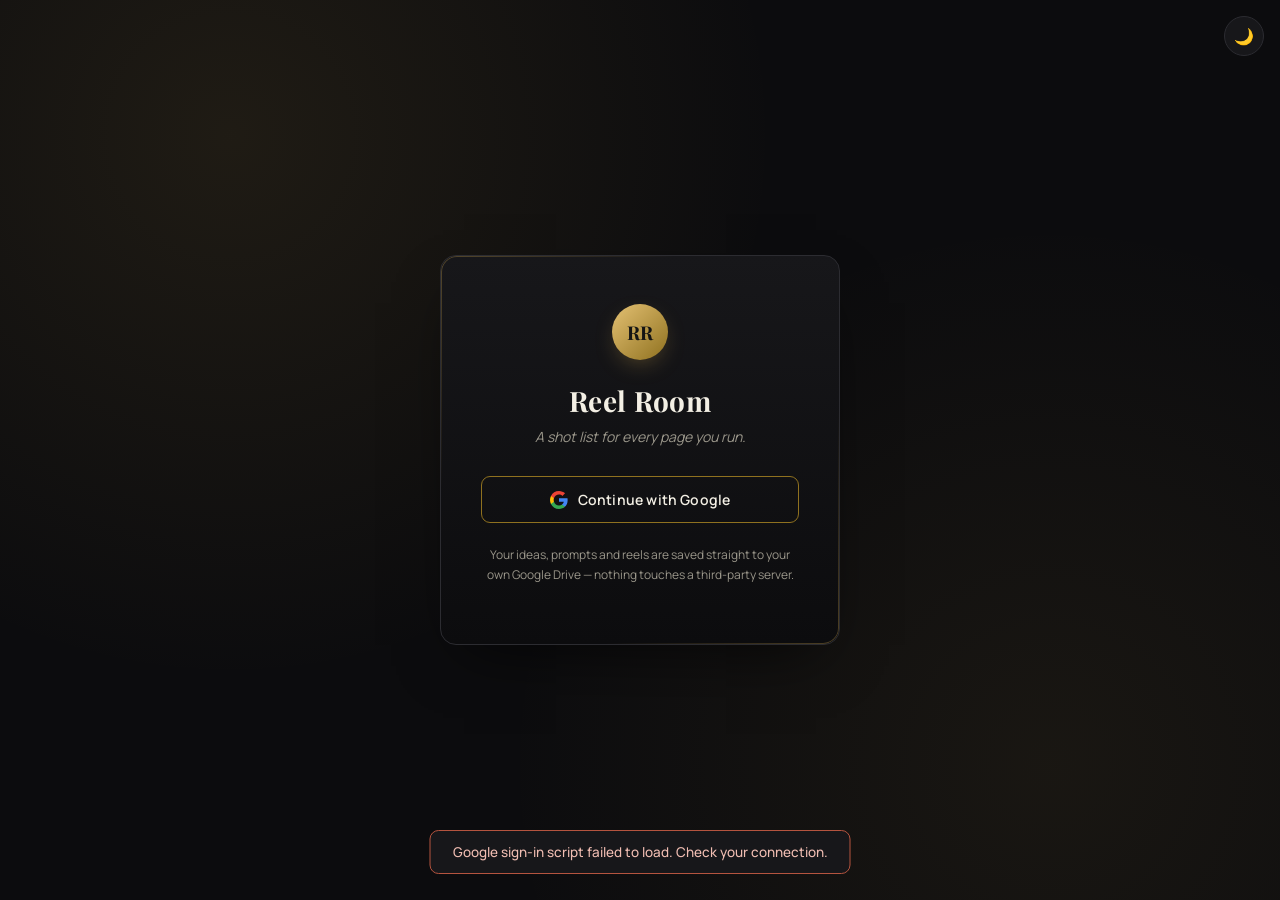
==== index.html @ f240ce9e "first commit" ====
<!doctype html>
<html lang="en">
<head>
<script>
  (function(){
    try {
      var t = localStorage.getItem('rr_theme') || 'dark';
      document.documentElement.setAttribute('data-theme', t);
    } catch(e){}
  })();
</script>
<meta charset="UTF-8">
<meta name="viewport" content="width=device-width, initial-scale=1.0">
<title>Reel Room — Content Pipeline</title>
<link rel="icon" href="data:,">
<link rel="preconnect" href="https://fonts.googleapis.com">
<link href="https://fonts.googleapis.com/css2?family=Playfair+Display:wght@600;700&family=Manrope:wght@400;500;600;700&family=JetBrains+Mono:wght@400;500&display=swap" rel="stylesheet">
<link rel="stylesheet" href="style.css">
</head>
<body>

<button id="theme-toggle-btn" class="theme-toggle-fab" title="Toggle light / dark mode">🌙</button>

<!-- ===== LOGIN SCREEN ===== -->
<div id="login-screen" class="login-screen">
  <div class="login-card">
    <div class="login-mark">RR</div>
    <h1>Reel Room</h1>
    <p class="login-sub">A shot list for every page you run.</p>
    <button id="google-signin-btn" class="btn-google">
      <svg width="18" height="18" viewBox="0 0 18 18" aria-hidden="true"><path fill="#4285F4" d="M17.64 9.2c0-.64-.06-1.25-.16-1.84H9v3.48h4.84a4.14 4.14 0 0 1-1.8 2.72v2.26h2.9c1.7-1.57 2.7-3.88 2.7-6.62z"/><path fill="#34A853" d="M9 18c2.43 0 4.47-.8 5.96-2.18l-2.9-2.26c-.8.54-1.84.86-3.06.86-2.35 0-4.34-1.59-5.05-3.72H.98v2.33A9 9 0 0 0 9 18z"/><path fill="#FBBC05" d="M3.95 10.7A5.4 5.4 0 0 1 3.67 9c0-.59.1-1.17.28-1.7V4.97H.98A9 9 0 0 0 0 9c0 1.45.35 2.83.98 4.03l2.97-2.33z"/><path fill="#EA4335" d="M9 3.58c1.32 0 2.5.45 3.44 1.35l2.58-2.58C13.46.89 11.43 0 9 0A9 9 0 0 0 .98 4.97l2.97 2.33C4.66 5.17 6.65 3.58 9 3.58z"/></svg>
      Continue with Google
    </button>
    <p class="login-hint">Your ideas, prompts and reels are saved straight to your own Google Drive — nothing touches a third-party server.</p>
  </div>
</div>

<!-- ===== APP SHELL ===== -->
<div id="app" class="app" hidden>

  <button id="sidebar-toggle" class="sidebar-toggle" aria-label="Toggle menu">☰</button>

  <aside class="sidebar" id="sidebar">
    <div class="sidebar-header">
      <span class="brand">Reel Room</span>
      <button id="add-page-btn" class="btn-icon" title="Add a page">+</button>
    </div>

    <div id="page-list" class="page-list"></div>

    <div class="sidebar-footer">
      <button id="theme-toggle-btn" class="theme-toggle" title="Switch theme">
        <span class="theme-icon-dark">🌙</span>
        <span class="theme-icon-light">☀️</span>
        <span id="theme-toggle-label">Dark mode</span>
      </button>
      <div id="drive-status" class="drive-status">Syncing to Drive…</div>
      <div class="account-row">
        <img id="account-avatar" class="account-avatar" alt="">
        <span id="account-name" class="account-name"></span>
      </div>
      <button id="signout-btn" class="signout-btn">Sign out</button>
    </div>
  </aside>

  <main class="main">
    <div id="empty-state" class="empty-state">
      <div class="empty-mark">＋</div>
      <h2>No page open yet</h2>
      <p>Add a Facebook page on the left to start stacking ideas for it.</p>
    </div>

    <div id="page-view" class="page-view" hidden>
      <header class="page-header">
        <div>
          <h2 id="page-title-display"></h2>
          <span class="page-sub">Content workspace</span>
        </div>
        <div class="header-actions">
          <button id="rename-page-btn" class="btn-ghost">Rename</button>
          <button id="delete-page-btn" class="btn-ghost btn-danger">Delete page</button>
        </div>
      </header>

      <nav class="tabs" role="tablist">
        <button class="tab-btn active" data-tab="ideas">Ideas</button>
        <button class="tab-btn" data-tab="master">Master Prompt</button>
        <button class="tab-btn" data-tab="uploaded">Uploaded Reels</button>
        <button class="tab-btn" data-tab="tables">Custom Tables</button>
      </nav>

      <!-- IDEAS TAB -->
      <section id="tab-ideas" class="tab-panel">
        <div class="panel-toolbar">
          <span id="ideas-count" class="panel-count"></span>
          <button id="add-idea-btn" class="btn-primary">+ New idea</button>
        </div>
        <div class="table-wrap">
          <table class="reel-table">
            <thead>
              <tr>
                <th class="col-code">Code</th>
                <th>Title</th>
                <th class="col-desc">Description</th>
                <th>Tags</th>
                <th>Date</th>
                <th>Thumb</th>
                <th>Video</th>
                <th class="col-done">Uploaded</th>
                <th class="col-actions"></th>
              </tr>
            </thead>
            <tbody id="ideas-tbody"></tbody>
          </table>
          <div id="ideas-empty" class="table-empty" hidden>No ideas yet. Add your first one above.</div>
        </div>
      </section>

      <!-- MASTER PROMPT TAB -->
      <section id="tab-master" class="tab-panel" hidden>
        <div class="master-panel">
          <label for="master-prompt-input">Master / sticky prompt for this page</label>
          <p class="field-hint">Kept separate from individual ideas — reuse it as your base style, tone or system prompt.</p>
          <textarea id="master-prompt-input" rows="12" placeholder="e.g. Write hooks in Roman Urdu, punchy first line, CTA to follow the page…"></textarea>
          <button id="save-master-btn" class="btn-primary">Save prompt</button>
          <span id="master-saved-tag" class="saved-tag" hidden>Saved ✓</span>
        </div>
      </section>

      <!-- UPLOADED REELS TAB -->
      <section id="tab-uploaded" class="tab-panel" hidden>
        <div class="table-wrap">
          <table class="reel-table">
            <thead>
              <tr>
                <th class="col-code">Code</th>
                <th>Title</th>
                <th class="col-desc">Description</th>
                <th>Tags</th>
                <th>Date</th>
                <th>Thumb</th>
                <th>Video</th>
                <th class="col-actions"></th>
              </tr>
            </thead>
            <tbody id="uploaded-tbody"></tbody>
          </table>
          <div id="uploaded-empty" class="table-empty" hidden>Nothing uploaded yet — tick "Uploaded" on an idea to move it here.</div>
        </div>
      </section>

      <!-- CUSTOM TABLES TAB (fully user-defined headings & content) -->
      <section id="tab-tables" class="tab-panel" hidden>
        <div class="panel-toolbar">
          <span class="panel-count">Build your own table — any headings, any content</span>
          <button id="add-table-btn" class="btn-primary">+ New table</button>
        </div>
        <div id="custom-tables-list" class="custom-tables-list"></div>
      </section>
    </div>
  </main>
</div>

<!-- ===== ADD/EDIT IDEA MODAL ===== -->
<div id="idea-modal" class="modal" hidden>
  <div class="modal-card">
    <h3 id="modal-title">New idea</h3>

    <label for="f-title">Title</label>
    <input id="f-title" type="text" placeholder="e.g. Behind the scenes reel">

    <label for="f-desc">Description</label>
    <textarea id="f-desc" rows="3" placeholder="What happens in this reel…"></textarea>

    <label for="f-hashtags">Hashtags</label>
    <input id="f-hashtags" type="text" placeholder="#reels #fbpage #trending">

    <label for="f-date">Scheduled date</label>
    <input id="f-date" type="date">

    <div class="field-row">
      <div class="field-col">
        <label for="f-thumb">Thumbnail</label>
        <input id="f-thumb" type="file" accept="image/*">
        <div id="thumb-preview" class="file-preview" hidden></div>
      </div>
      <div class="field-col">
        <label for="f-video">Video</label>
        <input id="f-video" type="file" accept="video/*">
        <div id="video-preview" class="file-preview" hidden></div>
      </div>
    </div>

    <div id="upload-progress" class="upload-progress" hidden>Uploading to Drive…</div>

    <div class="modal-actions">
      <button id="modal-cancel" class="btn-ghost">Cancel</button>
      <button id="modal-save" class="btn-primary">Save idea</button>
    </div>
  </div>
</div>

<!-- ===== GENERIC PROMPT/CONFIRM MODAL (replaces native browser popups) ===== -->
<div id="generic-modal" class="modal" hidden>
  <div class="modal-card small">
    <h3 id="generic-modal-title">Title</h3>
    <p id="generic-modal-message" class="generic-modal-message" hidden></p>
    <input id="generic-modal-input" type="text" hidden>
    <div class="modal-actions">
      <button id="generic-modal-cancel" class="btn-ghost">Cancel</button>
      <button id="generic-modal-confirm" class="btn-primary">OK</button>
    </div>
  </div>
</div>

<div id="toast" class="toast" hidden></div>

<script src="https://accounts.google.com/gsi/client" async defer></script>
<script src="config.js"></script>
<script src="app.js"></script>
</body>
</html>
---- style.css ----
/* ===========================================================
   Reel Room — Luxury Edition
   Deep black + antique gold, Playfair Display / Manrope / Mono
=========================================================== */
:root{
  --bg:         #0C0C0E;
  --bg-elev:    #17171A;
  --bg-elev-2:  #1F1F23;
  --line:       #2C2C31;
  --line-soft:  #232327;

  --gold:       #C9A24B;
  --gold-bright:#E4C173;
  --gold-deep:  #8F711F;
  --gold-soft:  rgba(201,162,75,0.14);

  --ivory:      #F3EFE4;
  --text:       #E9E6DC;
  --text-dim:   #9A968A;

  --emerald:      #4C9A73;
  --emerald-soft: rgba(76,154,115,0.16);
  --brick:        #B5543F;
  --brick-soft:   rgba(181,84,63,0.16);

  --radius: 12px;
  --radius-lg: 16px;
  --shadow: 0 24px 60px -24px rgba(0,0,0,0.7);
  --shadow-gold: 0 8px 24px -8px rgba(201,162,75,0.45);

  --font-display: 'Playfair Display', serif;
  --font-body:    'Manrope', sans-serif;
  --font-mono:    'JetBrains Mono', monospace;

  /* Sidebar stays a constant dark luxury tone in BOTH themes for brand consistency */
  --sidebar-bg:        #0A0A0B;
  --sidebar-elev:      #1C1C1F;
  --sidebar-line:      #2C2C31;
  --sidebar-text:      #E9E6DC;
  --sidebar-text-dim:  #9A968A;
  --sidebar-avatar-bg: #232327;
}

[data-theme="light"]{
  --bg:         #F7F3E8;
  --bg-elev:    #FFFFFF;
  --bg-elev-2:  #F2ECDA;
  --line:       #E3DAC0;
  --line-soft:  #ECE5D2;

  --gold:       #A9762E;
  --gold-bright:#C9932F;
  --gold-deep:  #7C5D22;
  --gold-soft:  rgba(169,118,46,0.12);

  --ivory:      #211C12;
  --text:       #2B2318;
  --text-dim:   #7C7361;

  --emerald:      #2F7A56;
  --emerald-soft: rgba(47,122,86,0.14);
  --brick:        #A34633;
  --brick-soft:   rgba(163,70,51,0.12);

  --shadow: 0 20px 50px -22px rgba(60,50,20,0.22);
  --shadow-gold: 0 8px 22px -10px rgba(169,118,46,0.35);
}

*{ box-sizing:border-box; }
html,body{ height:100%; }
[hidden]{ display:none !important; }

/* Premium interaction polish — applies everywhere */
button{ transition:transform .12s ease, background .15s ease, border-color .15s ease, box-shadow .15s ease, color .15s ease; }
button:not(.check-toggle):not(.col-del-btn):active{ transform:scale(0.96); }
input, textarea{ transition:border-color .15s ease, box-shadow .15s ease; }
input:focus, textarea:focus{ box-shadow:0 0 0 3px rgba(201,162,75,0.15); border-color:var(--gold-deep); }

body{
  margin:0;
  font-family:var(--font-body);
  background:var(--bg);
  color:var(--text);
  -webkit-font-smoothing:antialiased;
  transition:background-color .25s ease, color .25s ease;
}
h1,h2,h3{ font-family:var(--font-display); margin:0; color:var(--ivory); font-weight:700; letter-spacing:0.2px; }
button{ font-family:inherit; cursor:pointer; }
input,textarea{ font-family:inherit; }
::selection{ background:var(--gold-soft); color:var(--ivory); }
:focus-visible{ outline:1.5px solid var(--gold); outline-offset:2px; }
::-webkit-scrollbar{ width:10px; height:10px; }
::-webkit-scrollbar-track{ background:var(--bg-elev); }
::-webkit-scrollbar-thumb{ background:var(--line); border-radius:8px; }
::-webkit-scrollbar-thumb:hover{ background:var(--gold-deep); }

/* ===================== ANIMATIONS ===================== */
@keyframes fadeIn{ from{ opacity:0; } to{ opacity:1; } }
@keyframes fadeInUp{ from{ opacity:0; transform:translateY(8px); } to{ opacity:1; transform:translateY(0); } }
@keyframes modalPop{ from{ opacity:0; transform:scale(0.94) translateY(8px); } to{ opacity:1; transform:scale(1) translateY(0); } }
@keyframes toastUp{ from{ opacity:0; transform:translate(-50%,12px); } to{ opacity:1; transform:translate(-50%,0); } }
@keyframes spin{ to{ transform:rotate(360deg); } }

.page-view, .tab-panel{ animation:fadeInUp .28s ease; }

/* ===================== THEME TOGGLE ===================== */
.theme-toggle-fab{
  position:fixed; top:16px; right:16px; z-index:70;
  width:40px; height:40px; border-radius:50%;
  background:var(--bg-elev); border:1px solid var(--line);
  color:var(--gold); font-size:16px;
  display:flex; align-items:center; justify-content:center;
  box-shadow:var(--shadow);
}
.theme-toggle-fab:hover{ border-color:var(--gold-deep); box-shadow:var(--shadow-gold); transform:translateY(-1px) scale(1.04); }

/* ===================== LOGIN ===================== */
.login-screen{
  min-height:100vh;
  display:flex; align-items:center; justify-content:center;
  background:
    radial-gradient(circle at 18% 15%, rgba(201,162,75,0.10), transparent 42%),
    radial-gradient(circle at 82% 85%, rgba(201,162,75,0.07), transparent 42%),
    var(--bg);
  padding:24px;
}
.login-card{
  background:linear-gradient(180deg, var(--bg-elev) 0%, var(--bg) 100%);
  border:1px solid var(--line);
  border-radius:var(--radius-lg);
  padding:48px 40px;
  max-width:400px;
  width:100%;
  text-align:center;
  box-shadow:var(--shadow);
  position:relative;
  animation:modalPop .35s cubic-bezier(.2,.9,.3,1.2);
}
.login-card::before{
  content:"";
  position:absolute; inset:0;
  border-radius:var(--radius-lg);
  padding:1px;
  background:linear-gradient(135deg, var(--gold) 0%, transparent 30%, transparent 70%, var(--gold) 100%);
  -webkit-mask:linear-gradient(#fff 0 0) content-box, linear-gradient(#fff 0 0);
  -webkit-mask-composite:xor; mask-composite:exclude;
  opacity:0.35; pointer-events:none;
}
.login-mark{
  width:56px; height:56px; margin:0 auto 22px;
  border-radius:50%;
  background:linear-gradient(135deg, var(--gold-bright), var(--gold-deep));
  color:#141414;
  font-family:var(--font-display); font-weight:700; font-size:19px;
  display:flex; align-items:center; justify-content:center;
  letter-spacing:0.5px;
  box-shadow:var(--shadow-gold);
}
.login-card h1{ font-size:28px; margin-bottom:8px; letter-spacing:0.3px; }
.login-sub{ color:var(--text-dim); margin:0 0 30px; font-size:14px; font-style:italic; }
.btn-google{
  width:100%;
  display:flex; align-items:center; justify-content:center; gap:10px;
  padding:13px 16px;
  border-radius:9px;
  border:1px solid var(--gold-deep);
  background:transparent;
  font-weight:600; font-size:14px;
  color:var(--ivory);
  transition:all .2s ease;
  letter-spacing:0.2px;
}
.btn-google:hover{
  background:var(--gold-soft);
  border-color:var(--gold);
  box-shadow:var(--shadow-gold);
  transform:translateY(-1px);
}
.login-hint{ margin-top:22px; font-size:12px; line-height:1.6; color:var(--text-dim); }

/* ===================== APP SHELL ===================== */
.app{ display:flex; min-height:100vh; }

.sidebar-toggle{
  display:none;
  position:fixed; top:14px; left:14px; z-index:40;
  width:38px; height:38px; border-radius:9px;
  background:var(--bg-elev); color:var(--gold); border:1px solid var(--line); font-size:16px;
}

.sidebar{
  width:278px; flex:none;
  background:var(--sidebar-bg);
  border-right:1px solid var(--sidebar-line);
  color:var(--sidebar-text);
  display:flex; flex-direction:column;
  padding:22px 16px;
  position:sticky; top:0; height:100vh;
}
.sidebar-header{
  display:flex; align-items:center; justify-content:space-between;
  margin-bottom:22px; padding:0 4px;
}
.brand{ font-family:var(--font-display); font-weight:700; font-size:19px; letter-spacing:0.3px; color:var(--sidebar-text); }
.btn-icon{
  width:28px; height:28px; border-radius:7px;
  background:var(--gold-soft); border:1px solid var(--gold-deep);
  color:var(--gold-bright); font-size:16px; line-height:1;
  display:flex; align-items:center; justify-content:center;
}
.btn-icon:hover{ background:var(--gold-deep); color:#141414; }

.page-list{ flex:1; overflow-y:auto; display:flex; flex-direction:column; gap:5px; margin:0 -6px; padding:0 6px; }
.page-card{
  display:flex; align-items:center; gap:11px;
  padding:10px 11px; border-radius:9px;
  cursor:pointer; border:1px solid transparent; border-left:2px solid transparent;
  transition:all .15s ease;
  animation:fadeInUp .2s ease;
}
.page-card:hover{ background:var(--sidebar-elev); }
.page-card.active{ background:var(--gold-soft); border-left-color:var(--gold); }
.page-avatar{
  width:32px; height:32px; border-radius:8px; flex:none;
  background:linear-gradient(135deg, var(--gold-bright), var(--gold-deep));
  color:#141414;
  font-family:var(--font-display); font-weight:700; font-size:13px;
  display:flex; align-items:center; justify-content:center;
}
.page-card-info{ min-width:0; flex:1; }
.page-card-name{ font-size:13.5px; font-weight:600; white-space:nowrap; overflow:hidden; text-overflow:ellipsis; color:var(--sidebar-text); }
.page-card-meta{ font-size:10.5px; color:var(--sidebar-text-dim); font-family:var(--font-mono); letter-spacing:0.3px; }

.sidebar-footer{ border-top:1px solid var(--sidebar-line); padding-top:16px; margin-top:12px; }
.drive-status{ font-size:10.5px; color:var(--gold-bright); font-family:var(--font-mono); margin-bottom:14px; letter-spacing:0.3px; }
.drive-status.err{ color:#E8998B; }
.account-row{ display:flex; align-items:center; gap:9px; margin-bottom:12px; }
.account-avatar{ width:28px; height:28px; border-radius:50%; background:var(--sidebar-avatar-bg); border:1px solid var(--sidebar-line); }
.account-name{ font-size:12.5px; color:var(--sidebar-text); white-space:nowrap; overflow:hidden; text-overflow:ellipsis; }
.signout-btn{
  width:100%; padding:9px; border-radius:8px;
  background:transparent; border:1px solid var(--sidebar-line);
  color:var(--sidebar-text-dim); font-size:12px; font-weight:600; letter-spacing:0.2px;
}
.signout-btn:hover{ background:var(--brick-soft); border-color:var(--brick); color:var(--sidebar-text); }

/* ===================== MAIN ===================== */
.main{ flex:1; min-width:0; padding:36px 44px; }
.empty-state{
  height:70vh; display:flex; flex-direction:column; align-items:center; justify-content:center;
  text-align:center; color:var(--text-dim);
}
.empty-mark{
  width:56px; height:56px; border-radius:50%;
  border:1.5px dashed var(--gold-deep);
  display:flex; align-items:center; justify-content:center;
  font-size:22px; color:var(--gold); margin-bottom:16px;
}
.empty-state h2{ font-size:20px; margin-bottom:8px; }
.empty-state p{ max-width:280px; font-size:14px; }

.page-header{ display:flex; align-items:flex-start; justify-content:space-between; gap:16px; margin-bottom:8px; flex-wrap:wrap; }
.page-header h2{ font-size:27px; }
.page-sub{ font-size:11.5px; font-family:var(--font-mono); color:var(--gold); letter-spacing:0.5px; text-transform:uppercase; }
.header-actions{ display:flex; gap:8px; }

.btn-ghost{
  padding:9px 16px; border-radius:8px; font-size:13px; font-weight:600;
  background:transparent; border:1px solid var(--line); color:var(--text);
  transition:all .15s ease;
}
.btn-ghost:hover{ background:var(--bg-elev); border-color:var(--gold-deep); color:var(--gold-bright); }
.btn-danger{ color:var(--brick); border-color:rgba(181,84,63,0.4); }
.btn-danger:hover{ background:var(--brick-soft); border-color:var(--brick); color:#E8998B; }
.btn-primary{
  padding:10px 18px; border-radius:8px; font-size:13.5px; font-weight:700;
  background:linear-gradient(135deg, var(--gold-bright), var(--gold-deep));
  color:#141414; border:none; letter-spacing:0.2px;
  transition:all .15s ease;
}
.btn-primary:hover{ box-shadow:var(--shadow-gold); transform:translateY(-1px); }
.btn-primary:disabled{ opacity:0.5; cursor:not-allowed; transform:none; box-shadow:none; }
.btn-primary.btn-danger-solid{
  background:linear-gradient(135deg, #C1604A, var(--brick));
  color:#fff;
}
.btn-primary.btn-danger-solid:hover{ box-shadow:0 8px 24px -8px rgba(181,84,63,0.5); }

.tabs{ display:flex; gap:4px; border-bottom:1px solid var(--line); margin:26px 0 22px; }
.tab-btn{
  padding:11px 4px; margin-right:26px; background:none; border:none;
  font-size:13.5px; font-weight:600; color:var(--text-dim); letter-spacing:0.2px;
  border-bottom:2px solid transparent; margin-bottom:-1px; transition:color .15s ease;
}
.tab-btn:hover{ color:var(--ivory); }
.tab-btn.active{ color:var(--gold-bright); border-bottom-color:var(--gold); }

.panel-toolbar{ display:flex; align-items:center; justify-content:space-between; margin-bottom:16px; }
.panel-count{ font-family:var(--font-mono); font-size:11.5px; color:var(--text-dim); letter-spacing:0.3px; }

/* ===================== TABLE ===================== */
.table-wrap{ background:var(--bg-elev); border:1px solid var(--line); border-radius:var(--radius); overflow-x:auto; box-shadow:var(--shadow); }
.reel-table{ width:100%; border-collapse:collapse; min-width:840px; }
.reel-table th{
  text-align:left; font-size:10.5px; letter-spacing:0.6px; text-transform:uppercase;
  color:var(--gold); font-weight:700; padding:14px 16px; border-bottom:1px solid var(--line);
  white-space:nowrap; background:var(--bg-elev-2);
}
.reel-table td{ padding:13px 16px; border-bottom:1px solid var(--line-soft); vertical-align:middle; font-size:13.5px; }
.reel-table tr:last-child td{ border-bottom:none; }
.reel-table tr:hover td{ background:rgba(201,162,75,0.04); }
.col-code{ width:100px; } .col-desc{ min-width:220px; } .col-done{ width:80px; text-align:center; } .col-actions{ width:44px; }

.idea-code{ font-family:var(--font-mono); font-size:11.5px; color:var(--gold-bright); background:rgba(201,162,75,0.10); padding:3px 8px; border-radius:5px; border:1px solid rgba(201,162,75,0.25); letter-spacing:0.3px; }
.idea-title{ font-weight:700; color:var(--ivory); }
.idea-desc{ color:var(--text-dim); max-width:260px; overflow:hidden; text-overflow:ellipsis; white-space:nowrap; }
.idea-tags{ font-family:var(--font-mono); font-size:11.5px; color:var(--emerald); }
.idea-date{ font-family:var(--font-mono); font-size:11.5px; color:var(--text-dim); }

.thumb-thumbnail{ width:46px; height:46px; border-radius:7px; object-fit:cover; background:var(--bg-elev-2); display:block; border:1px solid var(--line); }
.thumb-placeholder{ width:46px; height:46px; border-radius:7px; background:var(--bg-elev-2); border:1px dashed var(--line); }
.video-link{ font-size:11.5px; font-weight:700; color:var(--gold-bright); text-decoration:none; border-bottom:1px solid var(--gold-deep); letter-spacing:0.2px; }
.video-link:hover{ color:var(--gold); }
.video-none{ font-size:12px; color:var(--text-dim); }

.check-toggle{ width:19px; height:19px; accent-color:var(--emerald); cursor:pointer; }
.row-actions{ display:flex; gap:6px; }
.icon-btn{ width:27px; height:27px; border-radius:7px; border:1px solid var(--line); background:var(--bg-elev-2); font-size:12.5px; display:flex; align-items:center; justify-content:center; color:var(--text-dim); }
.icon-btn:hover{ background:var(--gold-soft); border-color:var(--gold-deep); color:var(--gold-bright); }
.icon-btn.danger:hover{ background:var(--brick-soft); border-color:var(--brick); color:#E8998B; }

.table-empty{ padding:40px; text-align:center; color:var(--text-dim); font-size:13.5px; }

/* status accent strip */
.reel-table tbody tr{ border-left:3px solid var(--gold); }
.reel-table tbody tr.done{ border-left-color:var(--emerald); }

/* ===================== MASTER PROMPT ===================== */
.master-panel{ background:var(--bg-elev); border:1px solid var(--line); border-radius:var(--radius); padding:26px; max-width:740px; box-shadow:var(--shadow); }
.master-panel label{ font-weight:700; font-size:13.5px; color:var(--gold-bright); letter-spacing:0.2px; }
.field-hint{ font-size:12px; color:var(--text-dim); margin:5px 0 14px; }
.master-panel textarea{
  width:100%; border:1px solid var(--line); border-radius:9px; padding:14px;
  font-family:var(--font-mono); font-size:13px; line-height:1.7; resize:vertical;
  background:var(--bg); color:var(--text); margin-bottom:16px;
}
.master-panel textarea:focus{ border-color:var(--gold-deep); }
.saved-tag{ margin-left:14px; color:var(--emerald); font-size:12.5px; font-weight:700; }

/* ===================== MODAL ===================== */
.modal{
  position:fixed; inset:0; background:rgba(6,6,7,0.72); backdrop-filter:blur(3px);
  display:flex; align-items:center; justify-content:center; z-index:50; padding:20px;
  animation:fadeIn .15s ease;
}
.modal-card{
  background:linear-gradient(180deg, var(--bg-elev) 0%, var(--bg-elev) 100%);
  border:1px solid var(--line);
  border-radius:16px; padding:28px 28px 24px;
  max-width:500px; width:100%; max-height:90vh; overflow-y:auto;
  box-shadow:var(--shadow);
  animation:modalPop .2s cubic-bezier(.2,.9,.3,1.2);
}
.modal-card.small{ max-width:380px; }
.generic-modal-message{ font-size:13.5px; color:var(--text-dim); line-height:1.6; margin:6px 0 4px; }
#generic-modal-input{ margin-top:6px; }
.modal-card h3{ font-size:20px; margin-bottom:18px; }
.modal-card label{ display:block; font-size:12px; font-weight:700; color:var(--gold-bright); letter-spacing:0.3px; text-transform:uppercase; margin:14px 0 6px; }
.modal-card input[type=text], .modal-card input[type=date], .modal-card textarea{
  width:100%; border:1px solid var(--line); border-radius:8px; padding:10px 12px;
  font-size:13.5px; background:var(--bg); color:var(--text);
}
.modal-card input[type=text]:focus, .modal-card input[type=date]:focus, .modal-card textarea:focus{ border-color:var(--gold-deep); }
.modal-card input[type=file]{ font-size:12px; width:100%; color:var(--text-dim); }
.field-row{ display:flex; gap:16px; margin-top:4px; }
.field-col{ flex:1; min-width:0; }
.file-preview{ margin-top:9px; }
.file-preview img{ width:100%; max-height:90px; object-fit:cover; border-radius:7px; border:1px solid var(--line); }
.file-preview .file-name{ font-size:11px; color:var(--text-dim); font-family:var(--font-mono); word-break:break-all; margin-top:4px; }
.upload-progress{ margin-top:16px; font-size:12.5px; color:var(--gold-bright); font-weight:600; }
.modal-actions{ display:flex; justify-content:flex-end; gap:10px; margin-top:22px; }

/* ===================== CUSTOM TABLES ===================== */
.custom-tables-list{ display:flex; flex-direction:column; gap:22px; }
.custom-table-card{
  background:var(--bg-elev); border:1px solid var(--line); border-radius:var(--radius);
  padding:18px 18px 4px; box-shadow:var(--shadow);
}
.custom-table-header{
  display:flex; align-items:center; justify-content:space-between; gap:14px;
  margin-bottom:14px; flex-wrap:wrap;
}
.custom-table-name{
  background:transparent; border:none; border-bottom:1px solid transparent;
  font-family:var(--font-display); font-size:18px; font-weight:700; color:var(--ivory);
  padding:4px 2px; min-width:160px; flex:1;
}
.custom-table-name:hover, .custom-table-name:focus{ border-bottom-color:var(--gold-deep); outline:none; box-shadow:none; }
.custom-table-actions{ display:flex; gap:8px; flex:none; }

.col-head{ display:flex; align-items:center; gap:6px; }
.col-label-input{
  background:transparent; border:none; color:var(--gold);
  font-size:10.5px; font-weight:700; letter-spacing:0.5px; text-transform:uppercase;
  padding:2px; width:100%; min-width:70px;
}
.col-label-input:focus{ outline:none; box-shadow:none; color:var(--gold-bright); }
.col-del-btn{
  background:none; border:none; color:var(--text-dim); font-size:14px; line-height:1;
  padding:0 2px; opacity:0; transition:opacity .15s ease, color .15s ease;
}
.reel-table th:hover .col-del-btn{ opacity:1; }
.col-del-btn:hover{ color:var(--brick); }

.cell-input{
  width:100%; min-width:110px; border:none; background:transparent; color:var(--text);
  font-family:var(--font-body); font-size:13.5px; resize:none; padding:6px 4px;
  border-radius:6px; line-height:1.5; overflow:hidden;
}
.cell-input:focus{ background:var(--bg); box-shadow:0 0 0 2px rgba(201,162,75,0.18); outline:none; }
.custom-table .reel-table td{ vertical-align:top; }
.custom-table .reel-table tbody tr.done .cell-input{ text-decoration:line-through; color:var(--text-dim); }
.reel-table tbody tr{ animation:fadeInUp .2s ease; }
.custom-table-card{ animation:fadeInUp .25s ease; }

/* ===================== TOAST ===================== */
.toast{
  position:fixed; bottom:26px; left:50%; transform:translateX(-50%);
  background:var(--bg-elev); color:var(--ivory); padding:12px 22px; border-radius:9px;
  font-size:13.5px; font-weight:500; box-shadow:var(--shadow); z-index:60;
  border:1px solid var(--gold-deep);
  animation:toastUp .25s ease;
}
.toast.error{ border-color:var(--brick); color:#F0BDB2; }
.toast.success{ border-color:var(--emerald); color:#B9E0CB; }

/* ===================== RESPONSIVE ===================== */
@media (max-width: 880px){
  .sidebar-toggle{ display:flex; align-items:center; justify-content:center; }
  .sidebar{
    position:fixed; left:0; top:0; z-index:39;
    transform:translateX(-100%);
    transition:transform .2s ease;
    box-shadow:var(--shadow);
  }
  .sidebar.open{ transform:translateX(0); }
  .main{ padding:24px 18px 40px; padding-top:64px; }
  .page-header{ flex-direction:column; align-items:flex-start; }
  .field-row{ flex-direction:column; }
}
@media (max-width: 480px){
  .login-card{ padding:34px 24px; }
  .tab-btn{ margin-right:16px; font-size:12.5px; }
}
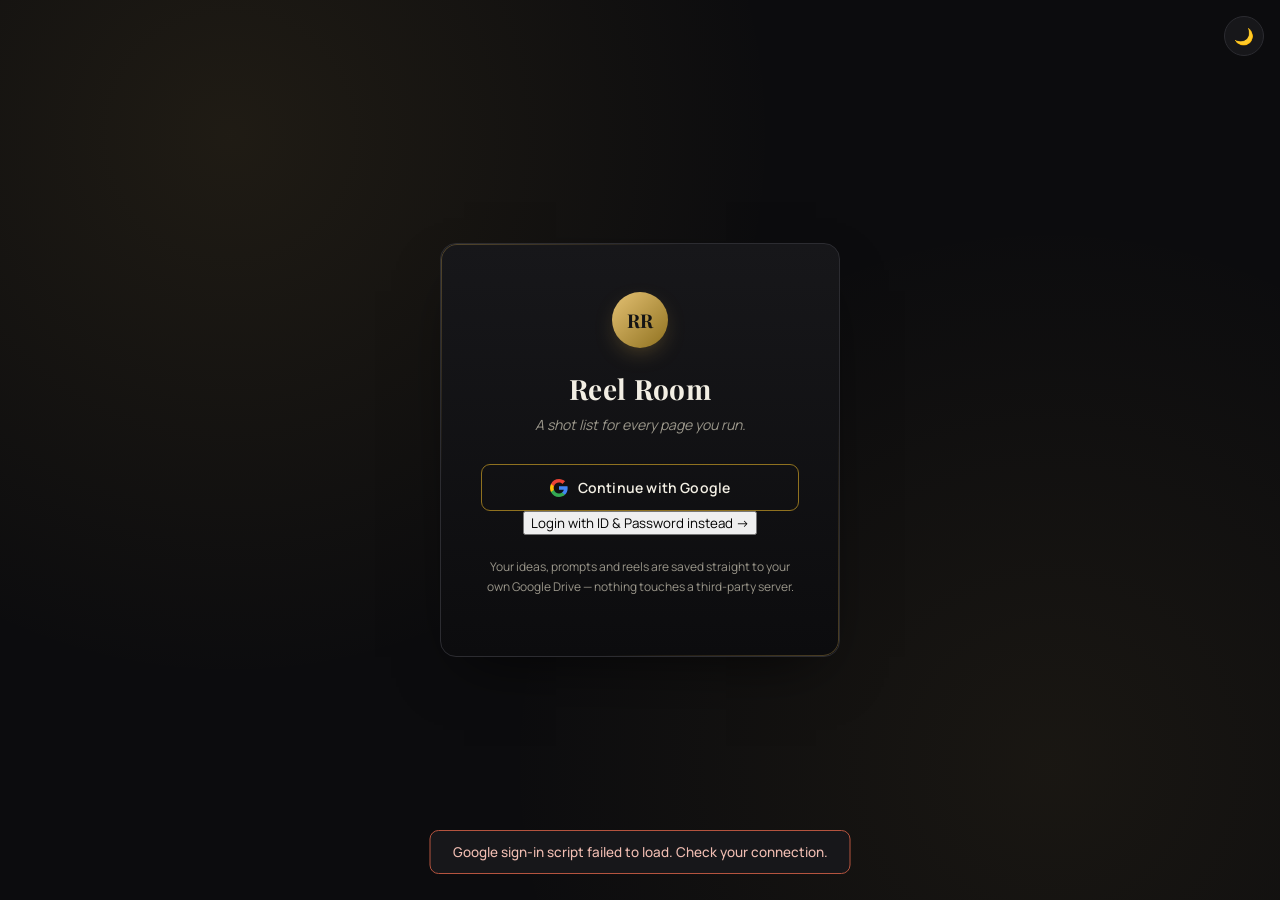
==== commit a6e7b525: "Enhance login options with ID and password Added login options for ID and password alongside Google " ====
--- a/index.html
+++ b/index.html
@@ -31,6 +31,18 @@
       <svg width="18" height="18" viewBox="0 0 18 18" aria-hidden="true"><path fill="#4285F4" d="M17.64 9.2c0-.64-.06-1.25-.16-1.84H9v3.48h4.84a4.14 4.14 0 0 1-1.8 2.72v2.26h2.9c1.7-1.57 2.7-3.88 2.7-6.62z"/><path fill="#34A853" d="M9 18c2.43 0 4.47-.8 5.96-2.18l-2.9-2.26c-.8.54-1.84.86-3.06.86-2.35 0-4.34-1.59-5.05-3.72H.98v2.33A9 9 0 0 0 9 18z"/><path fill="#FBBC05" d="M3.95 10.7A5.4 5.4 0 0 1 3.67 9c0-.59.1-1.17.28-1.7V4.97H.98A9 9 0 0 0 0 9c0 1.45.35 2.83.98 4.03l2.97-2.33z"/><path fill="#EA4335" d="M9 3.58c1.32 0 2.5.45 3.44 1.35l2.58-2.58C13.46.89 11.43 0 9 0A9 9 0 0 0 .98 4.97l2.97 2.33C4.66 5.17 6.65 3.58 9 3.58z"/></svg>
       Continue with Google
     </button>
+
+    <button id="show-id-login-btn" class="link-btn">Login with ID &amp; Password instead →</button>
+
+    <div id="id-login-form" class="id-login-form" hidden>
+      <label for="id-username">Username</label>
+      <input id="id-username" type="text" autocomplete="username">
+      <label for="id-password">Password</label>
+      <input id="id-password" type="password" autocomplete="current-password">
+      <button id="id-login-btn" class="btn-primary" style="width:100%; margin-top:14px;">Log in</button>
+      <button id="back-to-google-btn" class="link-btn">← Back</button>
+    </div>
+
     <p class="login-hint">Your ideas, prompts and reels are saved straight to your own Google Drive — nothing touches a third-party server.</p>
   </div>
 </div>
@@ -213,6 +225,17 @@
   </div>
 </div>
 
+<!-- ===== VIDEO PREVIEW MODAL ===== -->
+<div id="video-modal" class="modal" hidden>
+  <div class="modal-card video-modal-card">
+    <div class="video-modal-header">
+      <h3>Video preview</h3>
+      <button id="video-modal-close" class="icon-btn" title="Close">✕</button>
+    </div>
+    <video id="video-modal-player" controls autoplay></video>
+  </div>
+</div>
+
 <div id="toast" class="toast" hidden></div>
 
 <script src="https://accounts.google.com/gsi/client" async defer></script>
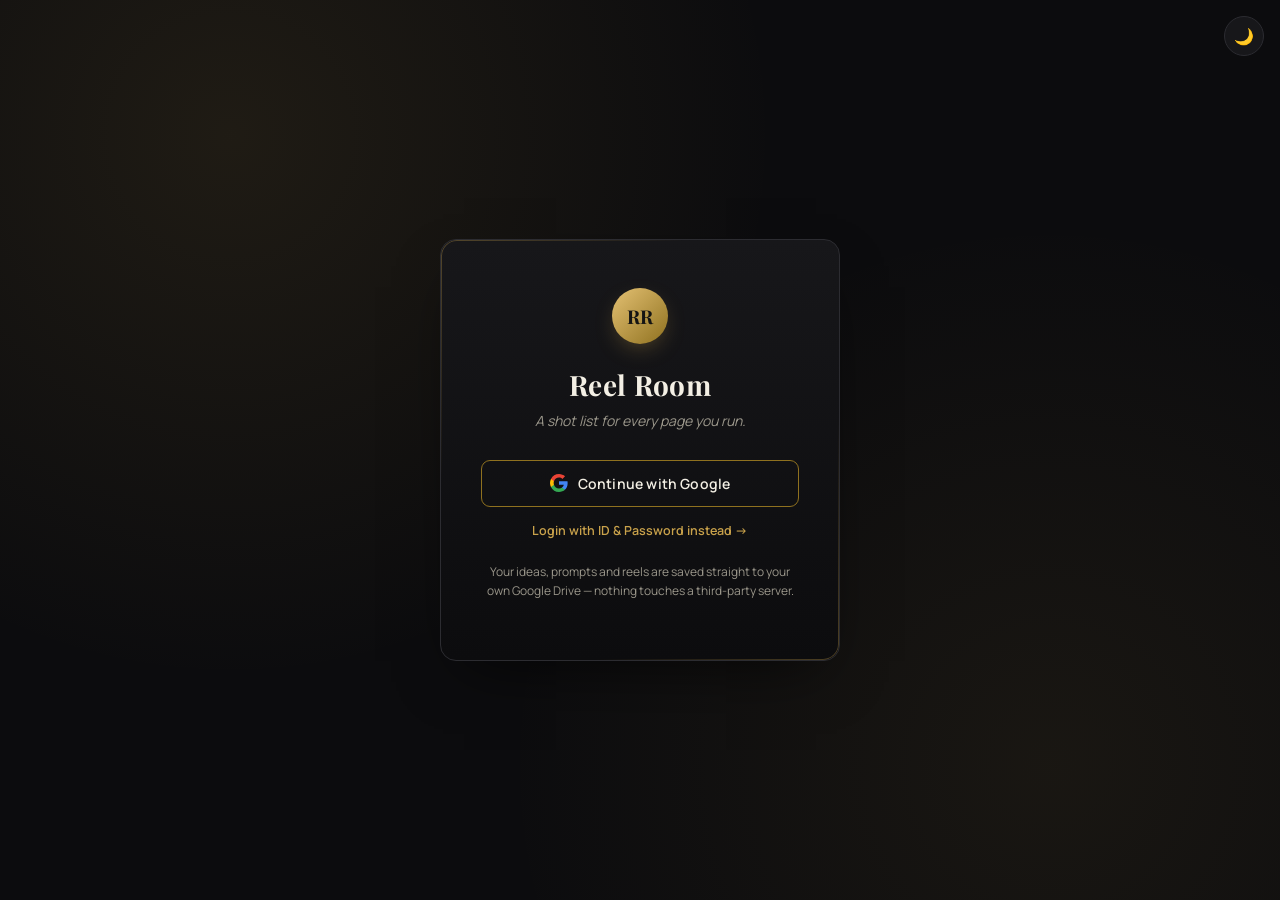
==== commit 04552d84: "Add Facebook automation backend files" ====
--- a/index.html
+++ b/index.html
@@ -99,6 +99,7 @@
         <button class="tab-btn" data-tab="master">Master Prompt</button>
         <button class="tab-btn" data-tab="uploaded">Uploaded Reels</button>
         <button class="tab-btn" data-tab="tables">Custom Tables</button>
+        <button class="tab-btn" data-tab="automation">Automation</button>
       </nav>
 
       <!-- IDEAS TAB -->
@@ -116,6 +117,7 @@
                 <th class="col-desc">Description</th>
                 <th>Tags</th>
                 <th>Date</th>
+                <th>Time</th>
                 <th>Thumb</th>
                 <th>Video</th>
                 <th class="col-done">Uploaded</th>
@@ -150,6 +152,7 @@
                 <th class="col-desc">Description</th>
                 <th>Tags</th>
                 <th>Date</th>
+                <th>Time</th>
                 <th>Thumb</th>
                 <th>Video</th>
                 <th class="col-actions"></th>
@@ -169,6 +172,29 @@
         </div>
         <div id="custom-tables-list" class="custom-tables-list"></div>
       </section>
+
+      <!-- AUTOMATION TAB — link a real Facebook Page, auto-publish on schedule -->
+      <section id="tab-automation" class="tab-panel" hidden>
+        <div id="automation-locked" class="master-panel" hidden>
+          <label>Automation needs backend login</label>
+          <p class="field-hint">
+            Auto-publishing runs on a schedule, in the background — that only works through
+            the ID &amp; Password login mode. Sign out and log back in with
+            "Login with ID &amp; Password instead" to set this up.
+          </p>
+        </div>
+        <div id="automation-panel" class="master-panel" hidden>
+          <label>Facebook Page connection</label>
+          <p id="automation-status" class="field-hint">Checking…</p>
+          <button id="fb-connect-btn" class="btn-primary">Connect Facebook Page</button>
+          <button id="fb-unlink-btn" class="btn-ghost btn-danger" hidden>Disconnect</button>
+          <p class="field-hint" style="margin-top:18px;">
+            Once connected, any idea whose <strong>Scheduled date</strong> is today will be
+            posted automatically as a Reel (if it has a video) or a photo post (if it only
+            has a thumbnail) — once a day, no manual work needed.
+          </p>
+        </div>
+      </section>
     </div>
   </main>
 </div>
@@ -189,6 +215,10 @@
 
     <label for="f-date">Scheduled date</label>
     <input id="f-date" type="date">
+
+    <label for="f-time">Scheduled time</label>
+    <input id="f-time" type="time">
+    <p class="field-hint" style="margin-top:4px;">Used by auto-publish — posts within ~30 minutes of this time.</p>
 
     <div class="field-row">
       <div class="field-col">
@@ -242,4 +272,4 @@
 <script src="config.js"></script>
 <script src="app.js"></script>
 </body>
-</html>
+</html>
--- a/style.css
+++ b/style.css
@@ -2,453 +2,1364 @@
    Reel Room — Luxury Edition
    Deep black + antique gold, Playfair Display / Manrope / Mono
 =========================================================== */
-:root{
-  --bg:         #0C0C0E;
-  --bg-elev:    #17171A;
-  --bg-elev-2:  #1F1F23;
-  --line:       #2C2C31;
-  --line-soft:  #232327;
-
-  --gold:       #C9A24B;
-  --gold-bright:#E4C173;
-  --gold-deep:  #8F711F;
-  --gold-soft:  rgba(201,162,75,0.14);
-
-  --ivory:      #F3EFE4;
-  --text:       #E9E6DC;
-  --text-dim:   #9A968A;
-
-  --emerald:      #4C9A73;
-  --emerald-soft: rgba(76,154,115,0.16);
-  --brick:        #B5543F;
-  --brick-soft:   rgba(181,84,63,0.16);
-
-  --radius: 12px;
-  --radius-lg: 16px;
-  --shadow: 0 24px 60px -24px rgba(0,0,0,0.7);
-  --shadow-gold: 0 8px 24px -8px rgba(201,162,75,0.45);
-
-  --font-display: 'Playfair Display', serif;
-  --font-body:    'Manrope', sans-serif;
-  --font-mono:    'JetBrains Mono', monospace;
-
-  /* Sidebar stays a constant dark luxury tone in BOTH themes for brand consistency */
-  --sidebar-bg:        #0A0A0B;
-  --sidebar-elev:      #1C1C1F;
-  --sidebar-line:      #2C2C31;
-  --sidebar-text:      #E9E6DC;
-  --sidebar-text-dim:  #9A968A;
-  --sidebar-avatar-bg: #232327;
-}
-
-[data-theme="light"]{
-  --bg:         #F7F3E8;
-  --bg-elev:    #FFFFFF;
-  --bg-elev-2:  #F2ECDA;
-  --line:       #E3DAC0;
-  --line-soft:  #ECE5D2;
-
-  --gold:       #A9762E;
-  --gold-bright:#C9932F;
-  --gold-deep:  #7C5D22;
-  --gold-soft:  rgba(169,118,46,0.12);
-
-  --ivory:      #211C12;
-  --text:       #2B2318;
-  --text-dim:   #7C7361;
-
-  --emerald:      #2F7A56;
-  --emerald-soft: rgba(47,122,86,0.14);
-  --brick:        #A34633;
-  --brick-soft:   rgba(163,70,51,0.12);
-
-  --shadow: 0 20px 50px -22px rgba(60,50,20,0.22);
-  --shadow-gold: 0 8px 22px -10px rgba(169,118,46,0.35);
-}
-
-*{ box-sizing:border-box; }
-html,body{ height:100%; }
-[hidden]{ display:none !important; }
+:root {
+    --bg: #0C0C0E;
+    --bg-elev: #17171A;
+    --bg-elev-2: #1F1F23;
+    --line: #2C2C31;
+    --line-soft: #232327;
+
+    --gold: #C9A24B;
+    --gold-bright: #E4C173;
+    --gold-deep: #8F711F;
+    --gold-soft: rgba(201, 162, 75, 0.14);
+
+    --ivory: #F3EFE4;
+    --text: #E9E6DC;
+    --text-dim: #9A968A;
+
+    --emerald: #4C9A73;
+    --emerald-soft: rgba(76, 154, 115, 0.16);
+    --brick: #B5543F;
+    --brick-soft: rgba(181, 84, 63, 0.16);
+
+    --radius: 12px;
+    --radius-lg: 16px;
+    --shadow: 0 24px 60px -24px rgba(0, 0, 0, 0.7);
+    --shadow-gold: 0 8px 24px -8px rgba(201, 162, 75, 0.45);
+
+    --font-display: 'Playfair Display', serif;
+    --font-body: 'Manrope', sans-serif;
+    --font-mono: 'JetBrains Mono', monospace;
+
+    /* Sidebar stays a constant dark luxury tone in BOTH themes for brand consistency */
+    --sidebar-bg: #0A0A0B;
+    --sidebar-elev: #1C1C1F;
+    --sidebar-line: #2C2C31;
+    --sidebar-text: #E9E6DC;
+    --sidebar-text-dim: #9A968A;
+    --sidebar-avatar-bg: #232327;
+}
+
+[data-theme="light"] {
+    --bg: #F7F3E8;
+    --bg-elev: #FFFFFF;
+    --bg-elev-2: #F2ECDA;
+    --line: #E3DAC0;
+    --line-soft: #ECE5D2;
+
+    --gold: #A9762E;
+    --gold-bright: #C9932F;
+    --gold-deep: #7C5D22;
+    --gold-soft: rgba(169, 118, 46, 0.12);
+
+    --ivory: #211C12;
+    --text: #2B2318;
+    --text-dim: #7C7361;
+
+    --emerald: #2F7A56;
+    --emerald-soft: rgba(47, 122, 86, 0.14);
+    --brick: #A34633;
+    --brick-soft: rgba(163, 70, 51, 0.12);
+
+    --shadow: 0 20px 50px -22px rgba(60, 50, 20, 0.22);
+    --shadow-gold: 0 8px 22px -10px rgba(169, 118, 46, 0.35);
+}
+
+* {
+    box-sizing: border-box;
+}
+
+html,
+body {
+    height: 100%;
+}
+
+[hidden] {
+    display: none !important;
+}
 
 /* Premium interaction polish — applies everywhere */
-button{ transition:transform .12s ease, background .15s ease, border-color .15s ease, box-shadow .15s ease, color .15s ease; }
-button:not(.check-toggle):not(.col-del-btn):active{ transform:scale(0.96); }
-input, textarea{ transition:border-color .15s ease, box-shadow .15s ease; }
-input:focus, textarea:focus{ box-shadow:0 0 0 3px rgba(201,162,75,0.15); border-color:var(--gold-deep); }
-
-body{
-  margin:0;
-  font-family:var(--font-body);
-  background:var(--bg);
-  color:var(--text);
-  -webkit-font-smoothing:antialiased;
-  transition:background-color .25s ease, color .25s ease;
-}
-h1,h2,h3{ font-family:var(--font-display); margin:0; color:var(--ivory); font-weight:700; letter-spacing:0.2px; }
-button{ font-family:inherit; cursor:pointer; }
-input,textarea{ font-family:inherit; }
-::selection{ background:var(--gold-soft); color:var(--ivory); }
-:focus-visible{ outline:1.5px solid var(--gold); outline-offset:2px; }
-::-webkit-scrollbar{ width:10px; height:10px; }
-::-webkit-scrollbar-track{ background:var(--bg-elev); }
-::-webkit-scrollbar-thumb{ background:var(--line); border-radius:8px; }
-::-webkit-scrollbar-thumb:hover{ background:var(--gold-deep); }
+button {
+    transition: transform .12s ease, background .15s ease, border-color .15s ease, box-shadow .15s ease, color .15s ease;
+}
+
+button:not(.check-toggle):not(.col-del-btn):active {
+    transform: scale(0.96);
+}
+
+input,
+textarea {
+    transition: border-color .15s ease, box-shadow .15s ease;
+}
+
+input:focus,
+textarea:focus {
+    box-shadow: 0 0 0 3px rgba(201, 162, 75, 0.15);
+    border-color: var(--gold-deep);
+}
+
+body {
+    margin: 0;
+    font-family: var(--font-body);
+    background: var(--bg);
+    color: var(--text);
+    -webkit-font-smoothing: antialiased;
+    transition: background-color .25s ease, color .25s ease;
+}
+
+h1,
+h2,
+h3 {
+    font-family: var(--font-display);
+    margin: 0;
+    color: var(--ivory);
+    font-weight: 700;
+    letter-spacing: 0.2px;
+}
+
+button {
+    font-family: inherit;
+    cursor: pointer;
+}
+
+input,
+textarea {
+    font-family: inherit;
+}
+
+::selection {
+    background: var(--gold-soft);
+    color: var(--ivory);
+}
+
+:focus-visible {
+    outline: 1.5px solid var(--gold);
+    outline-offset: 2px;
+}
+
+::-webkit-scrollbar {
+    width: 10px;
+    height: 10px;
+}
+
+::-webkit-scrollbar-track {
+    background: var(--bg-elev);
+}
+
+::-webkit-scrollbar-thumb {
+    background: var(--line);
+    border-radius: 8px;
+}
+
+::-webkit-scrollbar-thumb:hover {
+    background: var(--gold-deep);
+}
 
 /* ===================== ANIMATIONS ===================== */
-@keyframes fadeIn{ from{ opacity:0; } to{ opacity:1; } }
-@keyframes fadeInUp{ from{ opacity:0; transform:translateY(8px); } to{ opacity:1; transform:translateY(0); } }
-@keyframes modalPop{ from{ opacity:0; transform:scale(0.94) translateY(8px); } to{ opacity:1; transform:scale(1) translateY(0); } }
-@keyframes toastUp{ from{ opacity:0; transform:translate(-50%,12px); } to{ opacity:1; transform:translate(-50%,0); } }
-@keyframes spin{ to{ transform:rotate(360deg); } }
-
-.page-view, .tab-panel{ animation:fadeInUp .28s ease; }
+@keyframes fadeIn {
+    from {
+        opacity: 0;
+    }
+
+    to {
+        opacity: 1;
+    }
+}
+
+@keyframes fadeInUp {
+    from {
+        opacity: 0;
+        transform: translateY(8px);
+    }
+
+    to {
+        opacity: 1;
+        transform: translateY(0);
+    }
+}
+
+@keyframes modalPop {
+    from {
+        opacity: 0;
+        transform: scale(0.94) translateY(8px);
+    }
+
+    to {
+        opacity: 1;
+        transform: scale(1) translateY(0);
+    }
+}
+
+@keyframes toastUp {
+    from {
+        opacity: 0;
+        transform: translate(-50%, 12px);
+    }
+
+    to {
+        opacity: 1;
+        transform: translate(-50%, 0);
+    }
+}
+
+@keyframes spin {
+    to {
+        transform: rotate(360deg);
+    }
+}
+
+.page-view,
+.tab-panel {
+    animation: fadeInUp .28s ease;
+}
 
 /* ===================== THEME TOGGLE ===================== */
-.theme-toggle-fab{
-  position:fixed; top:16px; right:16px; z-index:70;
-  width:40px; height:40px; border-radius:50%;
-  background:var(--bg-elev); border:1px solid var(--line);
-  color:var(--gold); font-size:16px;
-  display:flex; align-items:center; justify-content:center;
-  box-shadow:var(--shadow);
-}
-.theme-toggle-fab:hover{ border-color:var(--gold-deep); box-shadow:var(--shadow-gold); transform:translateY(-1px) scale(1.04); }
+.theme-toggle-fab {
+    position: fixed;
+    top: 16px;
+    right: 16px;
+    z-index: 70;
+    width: 40px;
+    height: 40px;
+    border-radius: 50%;
+    background: var(--bg-elev);
+    border: 1px solid var(--line);
+    color: var(--gold);
+    font-size: 16px;
+    display: flex;
+    align-items: center;
+    justify-content: center;
+    box-shadow: var(--shadow);
+}
+
+.theme-toggle-fab:hover {
+    border-color: var(--gold-deep);
+    box-shadow: var(--shadow-gold);
+    transform: translateY(-1px) scale(1.04);
+}
 
 /* ===================== LOGIN ===================== */
-.login-screen{
-  min-height:100vh;
-  display:flex; align-items:center; justify-content:center;
-  background:
-    radial-gradient(circle at 18% 15%, rgba(201,162,75,0.10), transparent 42%),
-    radial-gradient(circle at 82% 85%, rgba(201,162,75,0.07), transparent 42%),
-    var(--bg);
-  padding:24px;
-}
-.login-card{
-  background:linear-gradient(180deg, var(--bg-elev) 0%, var(--bg) 100%);
-  border:1px solid var(--line);
-  border-radius:var(--radius-lg);
-  padding:48px 40px;
-  max-width:400px;
-  width:100%;
-  text-align:center;
-  box-shadow:var(--shadow);
-  position:relative;
-  animation:modalPop .35s cubic-bezier(.2,.9,.3,1.2);
-}
-.login-card::before{
-  content:"";
-  position:absolute; inset:0;
-  border-radius:var(--radius-lg);
-  padding:1px;
-  background:linear-gradient(135deg, var(--gold) 0%, transparent 30%, transparent 70%, var(--gold) 100%);
-  -webkit-mask:linear-gradient(#fff 0 0) content-box, linear-gradient(#fff 0 0);
-  -webkit-mask-composite:xor; mask-composite:exclude;
-  opacity:0.35; pointer-events:none;
-}
-.login-mark{
-  width:56px; height:56px; margin:0 auto 22px;
-  border-radius:50%;
-  background:linear-gradient(135deg, var(--gold-bright), var(--gold-deep));
-  color:#141414;
-  font-family:var(--font-display); font-weight:700; font-size:19px;
-  display:flex; align-items:center; justify-content:center;
-  letter-spacing:0.5px;
-  box-shadow:var(--shadow-gold);
-}
-.login-card h1{ font-size:28px; margin-bottom:8px; letter-spacing:0.3px; }
-.login-sub{ color:var(--text-dim); margin:0 0 30px; font-size:14px; font-style:italic; }
-.btn-google{
-  width:100%;
-  display:flex; align-items:center; justify-content:center; gap:10px;
-  padding:13px 16px;
-  border-radius:9px;
-  border:1px solid var(--gold-deep);
-  background:transparent;
-  font-weight:600; font-size:14px;
-  color:var(--ivory);
-  transition:all .2s ease;
-  letter-spacing:0.2px;
-}
-.btn-google:hover{
-  background:var(--gold-soft);
-  border-color:var(--gold);
-  box-shadow:var(--shadow-gold);
-  transform:translateY(-1px);
-}
-.login-hint{ margin-top:22px; font-size:12px; line-height:1.6; color:var(--text-dim); }
-
-/* ===================== APP SHELL ===================== */
-.app{ display:flex; min-height:100vh; }
-
-.sidebar-toggle{
-  display:none;
-  position:fixed; top:14px; left:14px; z-index:40;
-  width:38px; height:38px; border-radius:9px;
-  background:var(--bg-elev); color:var(--gold); border:1px solid var(--line); font-size:16px;
-}
-
-.sidebar{
-  width:278px; flex:none;
-  background:var(--sidebar-bg);
-  border-right:1px solid var(--sidebar-line);
-  color:var(--sidebar-text);
-  display:flex; flex-direction:column;
-  padding:22px 16px;
-  position:sticky; top:0; height:100vh;
-}
-.sidebar-header{
-  display:flex; align-items:center; justify-content:space-between;
-  margin-bottom:22px; padding:0 4px;
-}
-.brand{ font-family:var(--font-display); font-weight:700; font-size:19px; letter-spacing:0.3px; color:var(--sidebar-text); }
-.btn-icon{
-  width:28px; height:28px; border-radius:7px;
-  background:var(--gold-soft); border:1px solid var(--gold-deep);
-  color:var(--gold-bright); font-size:16px; line-height:1;
-  display:flex; align-items:center; justify-content:center;
-}
-.btn-icon:hover{ background:var(--gold-deep); color:#141414; }
-
-.page-list{ flex:1; overflow-y:auto; display:flex; flex-direction:column; gap:5px; margin:0 -6px; padding:0 6px; }
-.page-card{
-  display:flex; align-items:center; gap:11px;
-  padding:10px 11px; border-radius:9px;
-  cursor:pointer; border:1px solid transparent; border-left:2px solid transparent;
-  transition:all .15s ease;
-  animation:fadeInUp .2s ease;
-}
-.page-card:hover{ background:var(--sidebar-elev); }
-.page-card.active{ background:var(--gold-soft); border-left-color:var(--gold); }
-.page-avatar{
-  width:32px; height:32px; border-radius:8px; flex:none;
-  background:linear-gradient(135deg, var(--gold-bright), var(--gold-deep));
-  color:#141414;
-  font-family:var(--font-display); font-weight:700; font-size:13px;
-  display:flex; align-items:center; justify-content:center;
-}
-.page-card-info{ min-width:0; flex:1; }
-.page-card-name{ font-size:13.5px; font-weight:600; white-space:nowrap; overflow:hidden; text-overflow:ellipsis; color:var(--sidebar-text); }
-.page-card-meta{ font-size:10.5px; color:var(--sidebar-text-dim); font-family:var(--font-mono); letter-spacing:0.3px; }
-
-.sidebar-footer{ border-top:1px solid var(--sidebar-line); padding-top:16px; margin-top:12px; }
-.drive-status{ font-size:10.5px; color:var(--gold-bright); font-family:var(--font-mono); margin-bottom:14px; letter-spacing:0.3px; }
-.drive-status.err{ color:#E8998B; }
-.account-row{ display:flex; align-items:center; gap:9px; margin-bottom:12px; }
-.account-avatar{ width:28px; height:28px; border-radius:50%; background:var(--sidebar-avatar-bg); border:1px solid var(--sidebar-line); }
-.account-name{ font-size:12.5px; color:var(--sidebar-text); white-space:nowrap; overflow:hidden; text-overflow:ellipsis; }
-.signout-btn{
-  width:100%; padding:9px; border-radius:8px;
-  background:transparent; border:1px solid var(--sidebar-line);
-  color:var(--sidebar-text-dim); font-size:12px; font-weight:600; letter-spacing:0.2px;
-}
-.signout-btn:hover{ background:var(--brick-soft); border-color:var(--brick); color:var(--sidebar-text); }
-
-/* ===================== MAIN ===================== */
-.main{ flex:1; min-width:0; padding:36px 44px; }
-.empty-state{
-  height:70vh; display:flex; flex-direction:column; align-items:center; justify-content:center;
-  text-align:center; color:var(--text-dim);
-}
-.empty-mark{
-  width:56px; height:56px; border-radius:50%;
-  border:1.5px dashed var(--gold-deep);
-  display:flex; align-items:center; justify-content:center;
-  font-size:22px; color:var(--gold); margin-bottom:16px;
-}
-.empty-state h2{ font-size:20px; margin-bottom:8px; }
-.empty-state p{ max-width:280px; font-size:14px; }
-
-.page-header{ display:flex; align-items:flex-start; justify-content:space-between; gap:16px; margin-bottom:8px; flex-wrap:wrap; }
-.page-header h2{ font-size:27px; }
-.page-sub{ font-size:11.5px; font-family:var(--font-mono); color:var(--gold); letter-spacing:0.5px; text-transform:uppercase; }
-.header-actions{ display:flex; gap:8px; }
-
-.btn-ghost{
-  padding:9px 16px; border-radius:8px; font-size:13px; font-weight:600;
-  background:transparent; border:1px solid var(--line); color:var(--text);
-  transition:all .15s ease;
-}
-.btn-ghost:hover{ background:var(--bg-elev); border-color:var(--gold-deep); color:var(--gold-bright); }
-.btn-danger{ color:var(--brick); border-color:rgba(181,84,63,0.4); }
-.btn-danger:hover{ background:var(--brick-soft); border-color:var(--brick); color:#E8998B; }
-.btn-primary{
-  padding:10px 18px; border-radius:8px; font-size:13.5px; font-weight:700;
-  background:linear-gradient(135deg, var(--gold-bright), var(--gold-deep));
-  color:#141414; border:none; letter-spacing:0.2px;
-  transition:all .15s ease;
-}
-.btn-primary:hover{ box-shadow:var(--shadow-gold); transform:translateY(-1px); }
-.btn-primary:disabled{ opacity:0.5; cursor:not-allowed; transform:none; box-shadow:none; }
-.btn-primary.btn-danger-solid{
-  background:linear-gradient(135deg, #C1604A, var(--brick));
-  color:#fff;
-}
-.btn-primary.btn-danger-solid:hover{ box-shadow:0 8px 24px -8px rgba(181,84,63,0.5); }
-
-.tabs{ display:flex; gap:4px; border-bottom:1px solid var(--line); margin:26px 0 22px; }
-.tab-btn{
-  padding:11px 4px; margin-right:26px; background:none; border:none;
-  font-size:13.5px; font-weight:600; color:var(--text-dim); letter-spacing:0.2px;
-  border-bottom:2px solid transparent; margin-bottom:-1px; transition:color .15s ease;
-}
-.tab-btn:hover{ color:var(--ivory); }
-.tab-btn.active{ color:var(--gold-bright); border-bottom-color:var(--gold); }
-
-.panel-toolbar{ display:flex; align-items:center; justify-content:space-between; margin-bottom:16px; }
-.panel-count{ font-family:var(--font-mono); font-size:11.5px; color:var(--text-dim); letter-spacing:0.3px; }
-
-/* ===================== TABLE ===================== */
-.table-wrap{ background:var(--bg-elev); border:1px solid var(--line); border-radius:var(--radius); overflow-x:auto; box-shadow:var(--shadow); }
-.reel-table{ width:100%; border-collapse:collapse; min-width:840px; }
-.reel-table th{
-  text-align:left; font-size:10.5px; letter-spacing:0.6px; text-transform:uppercase;
-  color:var(--gold); font-weight:700; padding:14px 16px; border-bottom:1px solid var(--line);
-  white-space:nowrap; background:var(--bg-elev-2);
-}
-.reel-table td{ padding:13px 16px; border-bottom:1px solid var(--line-soft); vertical-align:middle; font-size:13.5px; }
-.reel-table tr:last-child td{ border-bottom:none; }
-.reel-table tr:hover td{ background:rgba(201,162,75,0.04); }
-.col-code{ width:100px; } .col-desc{ min-width:220px; } .col-done{ width:80px; text-align:center; } .col-actions{ width:44px; }
-
-.idea-code{ font-family:var(--font-mono); font-size:11.5px; color:var(--gold-bright); background:rgba(201,162,75,0.10); padding:3px 8px; border-radius:5px; border:1px solid rgba(201,162,75,0.25); letter-spacing:0.3px; }
-.idea-title{ font-weight:700; color:var(--ivory); }
-.idea-desc{ color:var(--text-dim); max-width:260px; overflow:hidden; text-overflow:ellipsis; white-space:nowrap; }
-.idea-tags{ font-family:var(--font-mono); font-size:11.5px; color:var(--emerald); }
-.idea-date{ font-family:var(--font-mono); font-size:11.5px; color:var(--text-dim); }
-
-.thumb-thumbnail{ width:46px; height:46px; border-radius:7px; object-fit:cover; background:var(--bg-elev-2); display:block; border:1px solid var(--line); }
-.thumb-placeholder{ width:46px; height:46px; border-radius:7px; background:var(--bg-elev-2); border:1px dashed var(--line); }
-.video-link{ font-size:11.5px; font-weight:700; color:var(--gold-bright); text-decoration:none; border-bottom:1px solid var(--gold-deep); letter-spacing:0.2px; }
-.video-link:hover{ color:var(--gold); }
-.video-none{ font-size:12px; color:var(--text-dim); }
-
-.check-toggle{ width:19px; height:19px; accent-color:var(--emerald); cursor:pointer; }
-.row-actions{ display:flex; gap:6px; }
-.icon-btn{ width:27px; height:27px; border-radius:7px; border:1px solid var(--line); background:var(--bg-elev-2); font-size:12.5px; display:flex; align-items:center; justify-content:center; color:var(--text-dim); }
-.icon-btn:hover{ background:var(--gold-soft); border-color:var(--gold-deep); color:var(--gold-bright); }
-.icon-btn.danger:hover{ background:var(--brick-soft); border-color:var(--brick); color:#E8998B; }
-
-.table-empty{ padding:40px; text-align:center; color:var(--text-dim); font-size:13.5px; }
-
-/* status accent strip */
-.reel-table tbody tr{ border-left:3px solid var(--gold); }
-.reel-table tbody tr.done{ border-left-color:var(--emerald); }
-
-/* ===================== MASTER PROMPT ===================== */
-.master-panel{ background:var(--bg-elev); border:1px solid var(--line); border-radius:var(--radius); padding:26px; max-width:740px; box-shadow:var(--shadow); }
-.master-panel label{ font-weight:700; font-size:13.5px; color:var(--gold-bright); letter-spacing:0.2px; }
-.field-hint{ font-size:12px; color:var(--text-dim); margin:5px 0 14px; }
-.master-panel textarea{
-  width:100%; border:1px solid var(--line); border-radius:9px; padding:14px;
-  font-family:var(--font-mono); font-size:13px; line-height:1.7; resize:vertical;
-  background:var(--bg); color:var(--text); margin-bottom:16px;
-}
-.master-panel textarea:focus{ border-color:var(--gold-deep); }
-.saved-tag{ margin-left:14px; color:var(--emerald); font-size:12.5px; font-weight:700; }
-
-/* ===================== MODAL ===================== */
-.modal{
-  position:fixed; inset:0; background:rgba(6,6,7,0.72); backdrop-filter:blur(3px);
-  display:flex; align-items:center; justify-content:center; z-index:50; padding:20px;
-  animation:fadeIn .15s ease;
-}
-.modal-card{
-  background:linear-gradient(180deg, var(--bg-elev) 0%, var(--bg-elev) 100%);
-  border:1px solid var(--line);
-  border-radius:16px; padding:28px 28px 24px;
-  max-width:500px; width:100%; max-height:90vh; overflow-y:auto;
-  box-shadow:var(--shadow);
-  animation:modalPop .2s cubic-bezier(.2,.9,.3,1.2);
-}
-.modal-card.small{ max-width:380px; }
-.generic-modal-message{ font-size:13.5px; color:var(--text-dim); line-height:1.6; margin:6px 0 4px; }
-#generic-modal-input{ margin-top:6px; }
-.modal-card h3{ font-size:20px; margin-bottom:18px; }
-.modal-card label{ display:block; font-size:12px; font-weight:700; color:var(--gold-bright); letter-spacing:0.3px; text-transform:uppercase; margin:14px 0 6px; }
-.modal-card input[type=text], .modal-card input[type=date], .modal-card textarea{
+.login-screen {
+    min-height: 100vh;
+    display: flex;
+    align-items: center;
+    justify-content: center;
+    background:
+        radial-gradient(circle at 18% 15%, rgba(201, 162, 75, 0.10), transparent 42%),
+        radial-gradient(circle at 82% 85%, rgba(201, 162, 75, 0.07), transparent 42%),
+        var(--bg);
+    padding: 24px;
+}
+
+.login-card {
+    background: linear-gradient(180deg, var(--bg-elev) 0%, var(--bg) 100%);
+    border: 1px solid var(--line);
+    border-radius: var(--radius-lg);
+    padding: 48px 40px;
+    max-width: 400px;
+    width: 100%;
+    text-align: center;
+    box-shadow: var(--shadow);
+    position: relative;
+    animation: modalPop .35s cubic-bezier(.2, .9, .3, 1.2);
+}
+
+.login-card::before {
+    content: "";
+    position: absolute;
+    inset: 0;
+    border-radius: var(--radius-lg);
+    padding: 1px;
+    background: linear-gradient(135deg, var(--gold) 0%, transparent 30%, transparent 70%, var(--gold) 100%);
+    -webkit-mask: linear-gradient(#fff 0 0) content-box, linear-gradient(#fff 0 0);
+    -webkit-mask-composite: xor;
+    mask-composite: exclude;
+    opacity: 0.35;
+    pointer-events: none;
+}
+
+.login-mark {
+    width: 56px;
+    height: 56px;
+    margin: 0 auto 22px;
+    border-radius: 50%;
+    background: linear-gradient(135deg, var(--gold-bright), var(--gold-deep));
+    color: #141414;
+    font-family: var(--font-display);
+    font-weight: 700;
+    font-size: 19px;
+    display: flex;
+    align-items: center;
+    justify-content: center;
+    letter-spacing: 0.5px;
+    box-shadow: var(--shadow-gold);
+}
+
+.login-card h1 {
+    font-size: 28px;
+    margin-bottom: 8px;
+    letter-spacing: 0.3px;
+}
+
+.login-sub {
+    color: var(--text-dim);
+    margin: 0 0 30px;
+    font-size: 14px;
+    font-style: italic;
+}
+
+.btn-google {
+    width: 100%;
+    display: flex;
+    align-items: center;
+    justify-content: center;
+    gap: 10px;
+    padding: 13px 16px;
+    border-radius: 9px;
+    border: 1px solid var(--gold-deep);
+    background: transparent;
+    font-weight: 600;
+    font-size: 14px;
+    color: var(--ivory);
+    transition: all .2s ease;
+    letter-spacing: 0.2px;
+}
+
+.btn-google:hover {
+    background: var(--gold-soft);
+    border-color: var(--gold);
+    box-shadow: var(--shadow-gold);
+    transform: translateY(-1px);
+}
+
+.login-hint {
+    margin-top: 22px;
+    font-size: 12px;
+    line-height: 1.6;
+    color: var(--text-dim);
+}
+
+.link-btn {
+    background: none;
+    border: none;
+    color: var(--gold);
+    font-size: 12.5px;
+    font-weight: 600;
+    margin-top: 14px;
+    text-align: center;
+    width: 100%;
+}
+
+.link-btn:hover {
+    color: var(--gold-bright);
+    text-decoration: underline;
+}
+
+.id-login-form {
+    margin-top: 16px;
+    text-align: left;
+}
+
+.id-login-form label {
+    display: block;
+    font-size: 12px;
+    font-weight: 700;
+    color: var(--gold-bright);
+    letter-spacing: 0.3px;
+    text-transform: uppercase;
+    margin: 12px 0 6px;
+}
+
+.id-login-form input {
+    width: 100%;
+    border: 1px solid var(--line);
+    border-radius: 8px;
+    padding: 10px 12px;
+    font-size: 13.5px;
+    background: var(--bg);
+    color: var(--text);
+}
+
+.id-login-form input:focus {
+    border-color: var(--gold-deep);
+}
+
+.video-modal-card {
+    max-width: 640px;
+    padding: 20px;
+}
+
+.video-modal-header {
+    display: flex;
+    align-items: center;
+    justify-content: space-between;
+    margin-bottom: 14px;
+}
+
+.video-modal-header h3 {
+    font-size: 17px;
+}
+
+#video-modal-player {
+    width: 100%;
+    max-height: 70vh;
+    border-radius: 10px;
+    background: #000;
+    display: block;
+}
+
+.link-btn{
+  background:none; border:none; color:var(--gold);
+  font-size:12.5px; font-weight:600; margin-top:14px;
+  text-align:center; width:100%;
+}
+.link-btn:hover{ color:var(--gold-bright); text-decoration:underline; }
+
+.id-login-form{ margin-top:16px; text-align:left; }
+.id-login-form label{ display:block; font-size:12px; font-weight:700; color:var(--gold-bright); letter-spacing:0.3px; text-transform:uppercase; margin:12px 0 6px; }
+.id-login-form input{
   width:100%; border:1px solid var(--line); border-radius:8px; padding:10px 12px;
   font-size:13.5px; background:var(--bg); color:var(--text);
 }
-.modal-card input[type=text]:focus, .modal-card input[type=date]:focus, .modal-card textarea:focus{ border-color:var(--gold-deep); }
-.modal-card input[type=file]{ font-size:12px; width:100%; color:var(--text-dim); }
-.field-row{ display:flex; gap:16px; margin-top:4px; }
-.field-col{ flex:1; min-width:0; }
-.file-preview{ margin-top:9px; }
-.file-preview img{ width:100%; max-height:90px; object-fit:cover; border-radius:7px; border:1px solid var(--line); }
-.file-preview .file-name{ font-size:11px; color:var(--text-dim); font-family:var(--font-mono); word-break:break-all; margin-top:4px; }
-.upload-progress{ margin-top:16px; font-size:12.5px; color:var(--gold-bright); font-weight:600; }
-.modal-actions{ display:flex; justify-content:flex-end; gap:10px; margin-top:22px; }
+.id-login-form input:focus{ border-color:var(--gold-deep); }
+
+.video-modal-card{ max-width:640px; padding:20px; }
+.video-modal-header{ display:flex; align-items:center; justify-content:space-between; margin-bottom:14px; }
+.video-modal-header h3{ font-size:17px; }
+#video-modal-player{ width:100%; max-height:70vh; border-radius:10px; background:#000; display:block; }
+
+/* ===================== APP SHELL ===================== */
+.app {
+    display: flex;
+    min-height: 100vh;
+}
+
+.sidebar-toggle {
+    display: none;
+    position: fixed;
+    top: 14px;
+    left: 14px;
+    z-index: 40;
+    width: 38px;
+    height: 38px;
+    border-radius: 9px;
+    background: var(--bg-elev);
+    color: var(--gold);
+    border: 1px solid var(--line);
+    font-size: 16px;
+}
+
+.sidebar {
+    width: 278px;
+    flex: none;
+    background: var(--sidebar-bg);
+    border-right: 1px solid var(--sidebar-line);
+    color: var(--sidebar-text);
+    display: flex;
+    flex-direction: column;
+    padding: 22px 16px;
+    position: sticky;
+    top: 0;
+    height: 100vh;
+}
+
+.sidebar-header {
+    display: flex;
+    align-items: center;
+    justify-content: space-between;
+    margin-bottom: 22px;
+    padding: 0 4px;
+}
+
+.brand {
+    font-family: var(--font-display);
+    font-weight: 700;
+    font-size: 19px;
+    letter-spacing: 0.3px;
+    color: var(--sidebar-text);
+}
+
+.btn-icon {
+    width: 28px;
+    height: 28px;
+    border-radius: 7px;
+    background: var(--gold-soft);
+    border: 1px solid var(--gold-deep);
+    color: var(--gold-bright);
+    font-size: 16px;
+    line-height: 1;
+    display: flex;
+    align-items: center;
+    justify-content: center;
+}
+
+.btn-icon:hover {
+    background: var(--gold-deep);
+    color: #141414;
+}
+
+.page-list {
+    flex: 1;
+    overflow-y: auto;
+    display: flex;
+    flex-direction: column;
+    gap: 5px;
+    margin: 0 -6px;
+    padding: 0 6px;
+}
+
+.page-card {
+    display: flex;
+    align-items: center;
+    gap: 11px;
+    padding: 10px 11px;
+    border-radius: 9px;
+    cursor: pointer;
+    border: 1px solid transparent;
+    border-left: 2px solid transparent;
+    transition: all .15s ease;
+    animation: fadeInUp .2s ease;
+}
+
+.page-card:hover {
+    background: var(--sidebar-elev);
+}
+
+.page-card.active {
+    background: var(--gold-soft);
+    border-left-color: var(--gold);
+}
+
+.page-avatar {
+    width: 32px;
+    height: 32px;
+    border-radius: 8px;
+    flex: none;
+    background: linear-gradient(135deg, var(--gold-bright), var(--gold-deep));
+    color: #141414;
+    font-family: var(--font-display);
+    font-weight: 700;
+    font-size: 13px;
+    display: flex;
+    align-items: center;
+    justify-content: center;
+}
+
+.page-card-info {
+    min-width: 0;
+    flex: 1;
+}
+
+.page-card-name {
+    font-size: 13.5px;
+    font-weight: 600;
+    white-space: nowrap;
+    overflow: hidden;
+    text-overflow: ellipsis;
+    color: var(--sidebar-text);
+}
+
+.page-card-meta {
+    font-size: 10.5px;
+    color: var(--sidebar-text-dim);
+    font-family: var(--font-mono);
+    letter-spacing: 0.3px;
+}
+
+.sidebar-footer {
+    border-top: 1px solid var(--sidebar-line);
+    padding-top: 16px;
+    margin-top: 12px;
+}
+
+.drive-status {
+    font-size: 10.5px;
+    color: var(--gold-bright);
+    font-family: var(--font-mono);
+    margin-bottom: 14px;
+    letter-spacing: 0.3px;
+}
+
+.drive-status.err {
+    color: #E8998B;
+}
+
+.account-row {
+    display: flex;
+    align-items: center;
+    gap: 9px;
+    margin-bottom: 12px;
+}
+
+.account-avatar {
+    width: 28px;
+    height: 28px;
+    border-radius: 50%;
+    background: var(--sidebar-avatar-bg);
+    border: 1px solid var(--sidebar-line);
+}
+
+.account-name {
+    font-size: 12.5px;
+    color: var(--sidebar-text);
+    white-space: nowrap;
+    overflow: hidden;
+    text-overflow: ellipsis;
+}
+
+.signout-btn {
+    width: 100%;
+    padding: 9px;
+    border-radius: 8px;
+    background: transparent;
+    border: 1px solid var(--sidebar-line);
+    color: var(--sidebar-text-dim);
+    font-size: 12px;
+    font-weight: 600;
+    letter-spacing: 0.2px;
+}
+
+.signout-btn:hover {
+    background: var(--brick-soft);
+    border-color: var(--brick);
+    color: var(--sidebar-text);
+}
+
+/* ===================== MAIN ===================== */
+.main {
+    flex: 1;
+    min-width: 0;
+    padding: 36px 44px;
+}
+
+.empty-state {
+    height: 70vh;
+    display: flex;
+    flex-direction: column;
+    align-items: center;
+    justify-content: center;
+    text-align: center;
+    color: var(--text-dim);
+}
+
+.empty-mark {
+    width: 56px;
+    height: 56px;
+    border-radius: 50%;
+    border: 1.5px dashed var(--gold-deep);
+    display: flex;
+    align-items: center;
+    justify-content: center;
+    font-size: 22px;
+    color: var(--gold);
+    margin-bottom: 16px;
+}
+
+.empty-state h2 {
+    font-size: 20px;
+    margin-bottom: 8px;
+}
+
+.empty-state p {
+    max-width: 280px;
+    font-size: 14px;
+}
+
+.page-header {
+    display: flex;
+    align-items: flex-start;
+    justify-content: space-between;
+    gap: 16px;
+    margin-bottom: 8px;
+    flex-wrap: wrap;
+}
+
+.page-header h2 {
+    font-size: 27px;
+}
+
+.page-sub {
+    font-size: 11.5px;
+    font-family: var(--font-mono);
+    color: var(--gold);
+    letter-spacing: 0.5px;
+    text-transform: uppercase;
+}
+
+.header-actions {
+    display: flex;
+    gap: 8px;
+}
+
+.btn-ghost {
+    padding: 9px 16px;
+    border-radius: 8px;
+    font-size: 13px;
+    font-weight: 600;
+    background: transparent;
+    border: 1px solid var(--line);
+    color: var(--text);
+    transition: all .15s ease;
+}
+
+.btn-ghost:hover {
+    background: var(--bg-elev);
+    border-color: var(--gold-deep);
+    color: var(--gold-bright);
+}
+
+.btn-danger {
+    color: var(--brick);
+    border-color: rgba(181, 84, 63, 0.4);
+}
+
+.btn-danger:hover {
+    background: var(--brick-soft);
+    border-color: var(--brick);
+    color: #E8998B;
+}
+
+.btn-primary {
+    padding: 10px 18px;
+    border-radius: 8px;
+    font-size: 13.5px;
+    font-weight: 700;
+    background: linear-gradient(135deg, var(--gold-bright), var(--gold-deep));
+    color: #141414;
+    border: none;
+    letter-spacing: 0.2px;
+    transition: all .15s ease;
+}
+
+.btn-primary:hover {
+    box-shadow: var(--shadow-gold);
+    transform: translateY(-1px);
+}
+
+.btn-primary:disabled {
+    opacity: 0.5;
+    cursor: not-allowed;
+    transform: none;
+    box-shadow: none;
+}
+
+.btn-primary.btn-danger-solid {
+    background: linear-gradient(135deg, #C1604A, var(--brick));
+    color: #fff;
+}
+
+.btn-primary.btn-danger-solid:hover {
+    box-shadow: 0 8px 24px -8px rgba(181, 84, 63, 0.5);
+}
+
+.tabs {
+    display: flex;
+    gap: 4px;
+    border-bottom: 1px solid var(--line);
+    margin: 26px 0 22px;
+}
+
+.tab-btn {
+    padding: 11px 4px;
+    margin-right: 26px;
+    background: none;
+    border: none;
+    font-size: 13.5px;
+    font-weight: 600;
+    color: var(--text-dim);
+    letter-spacing: 0.2px;
+    border-bottom: 2px solid transparent;
+    margin-bottom: -1px;
+    transition: color .15s ease;
+}
+
+.tab-btn:hover {
+    color: var(--ivory);
+}
+
+.tab-btn.active {
+    color: var(--gold-bright);
+    border-bottom-color: var(--gold);
+}
+
+.panel-toolbar {
+    display: flex;
+    align-items: center;
+    justify-content: space-between;
+    margin-bottom: 16px;
+}
+
+.panel-count {
+    font-family: var(--font-mono);
+    font-size: 11.5px;
+    color: var(--text-dim);
+    letter-spacing: 0.3px;
+}
+
+/* ===================== TABLE ===================== */
+.table-wrap {
+    background: var(--bg-elev);
+    border: 1px solid var(--line);
+    border-radius: var(--radius);
+    overflow-x: auto;
+    box-shadow: var(--shadow);
+}
+
+.reel-table {
+    width: 100%;
+    border-collapse: collapse;
+    min-width: 840px;
+}
+
+.reel-table th {
+    text-align: left;
+    font-size: 10.5px;
+    letter-spacing: 0.6px;
+    text-transform: uppercase;
+    color: var(--gold);
+    font-weight: 700;
+    padding: 14px 16px;
+    border-bottom: 1px solid var(--line);
+    white-space: nowrap;
+    background: var(--bg-elev-2);
+}
+
+.reel-table td {
+    padding: 13px 16px;
+    border-bottom: 1px solid var(--line-soft);
+    vertical-align: middle;
+    font-size: 13.5px;
+}
+
+.reel-table tr:last-child td {
+    border-bottom: none;
+}
+
+.reel-table tr:hover td {
+    background: rgba(201, 162, 75, 0.04);
+}
+
+.col-code {
+    width: 100px;
+}
+
+.col-desc {
+    min-width: 220px;
+}
+
+.col-done {
+    width: 80px;
+    text-align: center;
+}
+
+.col-actions {
+    width: 44px;
+}
+
+.idea-code {
+    font-family: var(--font-mono);
+    font-size: 11.5px;
+    color: var(--gold-bright);
+    background: rgba(201, 162, 75, 0.10);
+    padding: 3px 8px;
+    border-radius: 5px;
+    border: 1px solid rgba(201, 162, 75, 0.25);
+    letter-spacing: 0.3px;
+}
+
+.idea-title {
+    font-weight: 700;
+    color: var(--ivory);
+}
+
+.idea-desc {
+    color: var(--text-dim);
+    max-width: 260px;
+    overflow: hidden;
+    text-overflow: ellipsis;
+    white-space: nowrap;
+}
+
+.idea-tags {
+    font-family: var(--font-mono);
+    font-size: 11.5px;
+    color: var(--emerald);
+}
+
+.idea-date {
+    font-family: var(--font-mono);
+    font-size: 11.5px;
+    color: var(--text-dim);
+}
+
+.thumb-thumbnail {
+    width: 46px;
+    height: 46px;
+    border-radius: 7px;
+    object-fit: cover;
+    background: var(--bg-elev-2);
+    display: block;
+    border: 1px solid var(--line);
+}
+
+.thumb-placeholder {
+    width: 46px;
+    height: 46px;
+    border-radius: 7px;
+    background: var(--bg-elev-2);
+    border: 1px dashed var(--line);
+}
+
+.video-link {
+    font-size: 11.5px;
+    font-weight: 700;
+    color: var(--gold-bright);
+    text-decoration: none;
+    border-bottom: 1px solid var(--gold-deep);
+    letter-spacing: 0.2px;
+}
+
+.video-link:hover {
+    color: var(--gold);
+}
+
+.video-none {
+    font-size: 12px;
+    color: var(--text-dim);
+}
+
+.check-toggle {
+    width: 19px;
+    height: 19px;
+    accent-color: var(--emerald);
+    cursor: pointer;
+}
+
+.row-actions {
+    display: flex;
+    gap: 6px;
+}
+
+.icon-btn {
+    width: 27px;
+    height: 27px;
+    border-radius: 7px;
+    border: 1px solid var(--line);
+    background: var(--bg-elev-2);
+    font-size: 12.5px;
+    display: flex;
+    align-items: center;
+    justify-content: center;
+    color: var(--text-dim);
+}
+
+.icon-btn:hover {
+    background: var(--gold-soft);
+    border-color: var(--gold-deep);
+    color: var(--gold-bright);
+}
+
+.icon-btn.danger:hover {
+    background: var(--brick-soft);
+    border-color: var(--brick);
+    color: #E8998B;
+}
+
+.table-empty {
+    padding: 40px;
+    text-align: center;
+    color: var(--text-dim);
+    font-size: 13.5px;
+}
+
+/* status accent strip */
+.reel-table tbody tr {
+    border-left: 3px solid var(--gold);
+}
+
+.reel-table tbody tr.done {
+    border-left-color: var(--emerald);
+}
+
+/* ===================== MASTER PROMPT ===================== */
+.master-panel {
+    background: var(--bg-elev);
+    border: 1px solid var(--line);
+    border-radius: var(--radius);
+    padding: 26px;
+    max-width: 740px;
+    box-shadow: var(--shadow);
+}
+
+.master-panel label {
+    font-weight: 700;
+    font-size: 13.5px;
+    color: var(--gold-bright);
+    letter-spacing: 0.2px;
+}
+
+.field-hint {
+    font-size: 12px;
+    color: var(--text-dim);
+    margin: 5px 0 14px;
+}
+
+.master-panel textarea {
+    width: 100%;
+    border: 1px solid var(--line);
+    border-radius: 9px;
+    padding: 14px;
+    font-family: var(--font-mono);
+    font-size: 13px;
+    line-height: 1.7;
+    resize: vertical;
+    background: var(--bg);
+    color: var(--text);
+    margin-bottom: 16px;
+}
+
+.master-panel textarea:focus {
+    border-color: var(--gold-deep);
+}
+
+.saved-tag {
+    margin-left: 14px;
+    color: var(--emerald);
+    font-size: 12.5px;
+    font-weight: 700;
+}
+
+/* ===================== MODAL ===================== */
+.modal {
+    position: fixed;
+    inset: 0;
+    background: rgba(6, 6, 7, 0.72);
+    backdrop-filter: blur(3px);
+    display: flex;
+    align-items: center;
+    justify-content: center;
+    z-index: 50;
+    padding: 20px;
+    animation: fadeIn .15s ease;
+}
+
+.modal-card {
+    background: linear-gradient(180deg, var(--bg-elev) 0%, var(--bg-elev) 100%);
+    border: 1px solid var(--line);
+    border-radius: 16px;
+    padding: 28px 28px 24px;
+    max-width: 500px;
+    width: 100%;
+    max-height: 90vh;
+    overflow-y: auto;
+    box-shadow: var(--shadow);
+    animation: modalPop .2s cubic-bezier(.2, .9, .3, 1.2);
+}
+
+.modal-card.small {
+    max-width: 380px;
+}
+
+.generic-modal-message {
+    font-size: 13.5px;
+    color: var(--text-dim);
+    line-height: 1.6;
+    margin: 6px 0 4px;
+}
+
+#generic-modal-input {
+    margin-top: 6px;
+}
+
+.modal-card h3 {
+    font-size: 20px;
+    margin-bottom: 18px;
+}
+
+.modal-card label {
+    display: block;
+    font-size: 12px;
+    font-weight: 700;
+    color: var(--gold-bright);
+    letter-spacing: 0.3px;
+    text-transform: uppercase;
+    margin: 14px 0 6px;
+}
+
+.modal-card input[type=text],
+.modal-card input[type=date],
+.modal-card textarea {
+    width: 100%;
+    border: 1px solid var(--line);
+    border-radius: 8px;
+    padding: 10px 12px;
+    font-size: 13.5px;
+    background: var(--bg);
+    color: var(--text);
+}
+
+.modal-card input[type=text]:focus,
+.modal-card input[type=date]:focus,
+.modal-card textarea:focus {
+    border-color: var(--gold-deep);
+}
+
+.modal-card input[type=file] {
+    font-size: 12px;
+    width: 100%;
+    color: var(--text-dim);
+}
+
+.field-row {
+    display: flex;
+    gap: 16px;
+    margin-top: 4px;
+}
+
+.field-col {
+    flex: 1;
+    min-width: 0;
+}
+
+.file-preview {
+    margin-top: 9px;
+}
+
+.file-preview img {
+    width: 100%;
+    max-height: 90px;
+    object-fit: cover;
+    border-radius: 7px;
+    border: 1px solid var(--line);
+}
+
+.file-preview .file-name {
+    font-size: 11px;
+    color: var(--text-dim);
+    font-family: var(--font-mono);
+    word-break: break-all;
+    margin-top: 4px;
+}
+
+.upload-progress {
+    margin-top: 16px;
+    font-size: 12.5px;
+    color: var(--gold-bright);
+    font-weight: 600;
+}
+
+.modal-actions {
+    display: flex;
+    justify-content: flex-end;
+    gap: 10px;
+    margin-top: 22px;
+}
 
 /* ===================== CUSTOM TABLES ===================== */
-.custom-tables-list{ display:flex; flex-direction:column; gap:22px; }
-.custom-table-card{
-  background:var(--bg-elev); border:1px solid var(--line); border-radius:var(--radius);
-  padding:18px 18px 4px; box-shadow:var(--shadow);
-}
-.custom-table-header{
-  display:flex; align-items:center; justify-content:space-between; gap:14px;
-  margin-bottom:14px; flex-wrap:wrap;
-}
-.custom-table-name{
-  background:transparent; border:none; border-bottom:1px solid transparent;
-  font-family:var(--font-display); font-size:18px; font-weight:700; color:var(--ivory);
-  padding:4px 2px; min-width:160px; flex:1;
-}
-.custom-table-name:hover, .custom-table-name:focus{ border-bottom-color:var(--gold-deep); outline:none; box-shadow:none; }
-.custom-table-actions{ display:flex; gap:8px; flex:none; }
-
-.col-head{ display:flex; align-items:center; gap:6px; }
-.col-label-input{
-  background:transparent; border:none; color:var(--gold);
-  font-size:10.5px; font-weight:700; letter-spacing:0.5px; text-transform:uppercase;
-  padding:2px; width:100%; min-width:70px;
-}
-.col-label-input:focus{ outline:none; box-shadow:none; color:var(--gold-bright); }
-.col-del-btn{
-  background:none; border:none; color:var(--text-dim); font-size:14px; line-height:1;
-  padding:0 2px; opacity:0; transition:opacity .15s ease, color .15s ease;
-}
-.reel-table th:hover .col-del-btn{ opacity:1; }
-.col-del-btn:hover{ color:var(--brick); }
-
-.cell-input{
-  width:100%; min-width:110px; border:none; background:transparent; color:var(--text);
-  font-family:var(--font-body); font-size:13.5px; resize:none; padding:6px 4px;
-  border-radius:6px; line-height:1.5; overflow:hidden;
-}
-.cell-input:focus{ background:var(--bg); box-shadow:0 0 0 2px rgba(201,162,75,0.18); outline:none; }
-.custom-table .reel-table td{ vertical-align:top; }
-.custom-table .reel-table tbody tr.done .cell-input{ text-decoration:line-through; color:var(--text-dim); }
-.reel-table tbody tr{ animation:fadeInUp .2s ease; }
-.custom-table-card{ animation:fadeInUp .25s ease; }
+.custom-tables-list {
+    display: flex;
+    flex-direction: column;
+    gap: 22px;
+}
+
+.custom-table-card {
+    background: var(--bg-elev);
+    border: 1px solid var(--line);
+    border-radius: var(--radius);
+    padding: 18px 18px 4px;
+    box-shadow: var(--shadow);
+}
+
+.custom-table-header {
+    display: flex;
+    align-items: center;
+    justify-content: space-between;
+    gap: 14px;
+    margin-bottom: 14px;
+    flex-wrap: wrap;
+}
+
+.custom-table-name {
+    background: transparent;
+    border: none;
+    border-bottom: 1px solid transparent;
+    font-family: var(--font-display);
+    font-size: 18px;
+    font-weight: 700;
+    color: var(--ivory);
+    padding: 4px 2px;
+    min-width: 160px;
+    flex: 1;
+}
+
+.custom-table-name:hover,
+.custom-table-name:focus {
+    border-bottom-color: var(--gold-deep);
+    outline: none;
+    box-shadow: none;
+}
+
+.custom-table-actions {
+    display: flex;
+    gap: 8px;
+    flex: none;
+}
+
+.col-head {
+    display: flex;
+    align-items: center;
+    gap: 6px;
+}
+
+.col-label-input {
+    background: transparent;
+    border: none;
+    color: var(--gold);
+    font-size: 10.5px;
+    font-weight: 700;
+    letter-spacing: 0.5px;
+    text-transform: uppercase;
+    padding: 2px;
+    width: 100%;
+    min-width: 70px;
+}
+
+.col-label-input:focus {
+    outline: none;
+    box-shadow: none;
+    color: var(--gold-bright);
+}
+
+.col-del-btn {
+    background: none;
+    border: none;
+    color: var(--text-dim);
+    font-size: 14px;
+    line-height: 1;
+    padding: 0 2px;
+    opacity: 0;
+    transition: opacity .15s ease, color .15s ease;
+}
+
+.reel-table th:hover .col-del-btn {
+    opacity: 1;
+}
+
+.col-del-btn:hover {
+    color: var(--brick);
+}
+
+.cell-input {
+    width: 100%;
+    min-width: 110px;
+    border: none;
+    background: transparent;
+    color: var(--text);
+    font-family: var(--font-body);
+    font-size: 13.5px;
+    resize: none;
+    padding: 6px 4px;
+    border-radius: 6px;
+    line-height: 1.5;
+    overflow: hidden;
+}
+
+.cell-input:focus {
+    background: var(--bg);
+    box-shadow: 0 0 0 2px rgba(201, 162, 75, 0.18);
+    outline: none;
+}
+
+.custom-table .reel-table td {
+    vertical-align: top;
+}
+
+.custom-table .reel-table tbody tr.done .cell-input {
+    text-decoration: line-through;
+    color: var(--text-dim);
+}
+
+.reel-table tbody tr {
+    animation: fadeInUp .2s ease;
+}
+
+.custom-table-card {
+    animation: fadeInUp .25s ease;
+}
 
 /* ===================== TOAST ===================== */
-.toast{
-  position:fixed; bottom:26px; left:50%; transform:translateX(-50%);
-  background:var(--bg-elev); color:var(--ivory); padding:12px 22px; border-radius:9px;
-  font-size:13.5px; font-weight:500; box-shadow:var(--shadow); z-index:60;
-  border:1px solid var(--gold-deep);
-  animation:toastUp .25s ease;
-}
-.toast.error{ border-color:var(--brick); color:#F0BDB2; }
-.toast.success{ border-color:var(--emerald); color:#B9E0CB; }
+.toast {
+    position: fixed;
+    bottom: 26px;
+    left: 50%;
+    transform: translateX(-50%);
+    background: var(--bg-elev);
+    color: var(--ivory);
+    padding: 12px 22px;
+    border-radius: 9px;
+    font-size: 13.5px;
+    font-weight: 500;
+    box-shadow: var(--shadow);
+    z-index: 60;
+    border: 1px solid var(--gold-deep);
+    animation: toastUp .25s ease;
+}
+
+.toast.error {
+    border-color: var(--brick);
+    color: #F0BDB2;
+}
+
+.toast.success {
+    border-color: var(--emerald);
+    color: #B9E0CB;
+}
 
 /* ===================== RESPONSIVE ===================== */
-@media (max-width: 880px){
-  .sidebar-toggle{ display:flex; align-items:center; justify-content:center; }
-  .sidebar{
-    position:fixed; left:0; top:0; z-index:39;
-    transform:translateX(-100%);
-    transition:transform .2s ease;
-    box-shadow:var(--shadow);
-  }
-  .sidebar.open{ transform:translateX(0); }
-  .main{ padding:24px 18px 40px; padding-top:64px; }
-  .page-header{ flex-direction:column; align-items:flex-start; }
-  .field-row{ flex-direction:column; }
-}
-@media (max-width: 480px){
-  .login-card{ padding:34px 24px; }
-  .tab-btn{ margin-right:16px; font-size:12.5px; }
-}
+@media (max-width: 880px) {
+    .sidebar-toggle {
+        display: flex;
+        align-items: center;
+        justify-content: center;
+    }
+
+    .sidebar {
+        position: fixed;
+        left: 0;
+        top: 0;
+        z-index: 39;
+        transform: translateX(-100%);
+        transition: transform .2s ease;
+        box-shadow: var(--shadow);
+    }
+
+    .sidebar.open {
+        transform: translateX(0);
+    }
+
+    .main {
+        padding: 24px 18px 40px;
+        padding-top: 64px;
+    }
+
+    .page-header {
+        flex-direction: column;
+        align-items: flex-start;
+    }
+
+    .field-row {
+        flex-direction: column;
+    }
+}
+
+@media (max-width: 480px) {
+    .login-card {
+        padding: 34px 24px;
+    }
+
+    .tab-btn {
+        margin-right: 16px;
+        font-size: 12.5px;
+    }
+}
